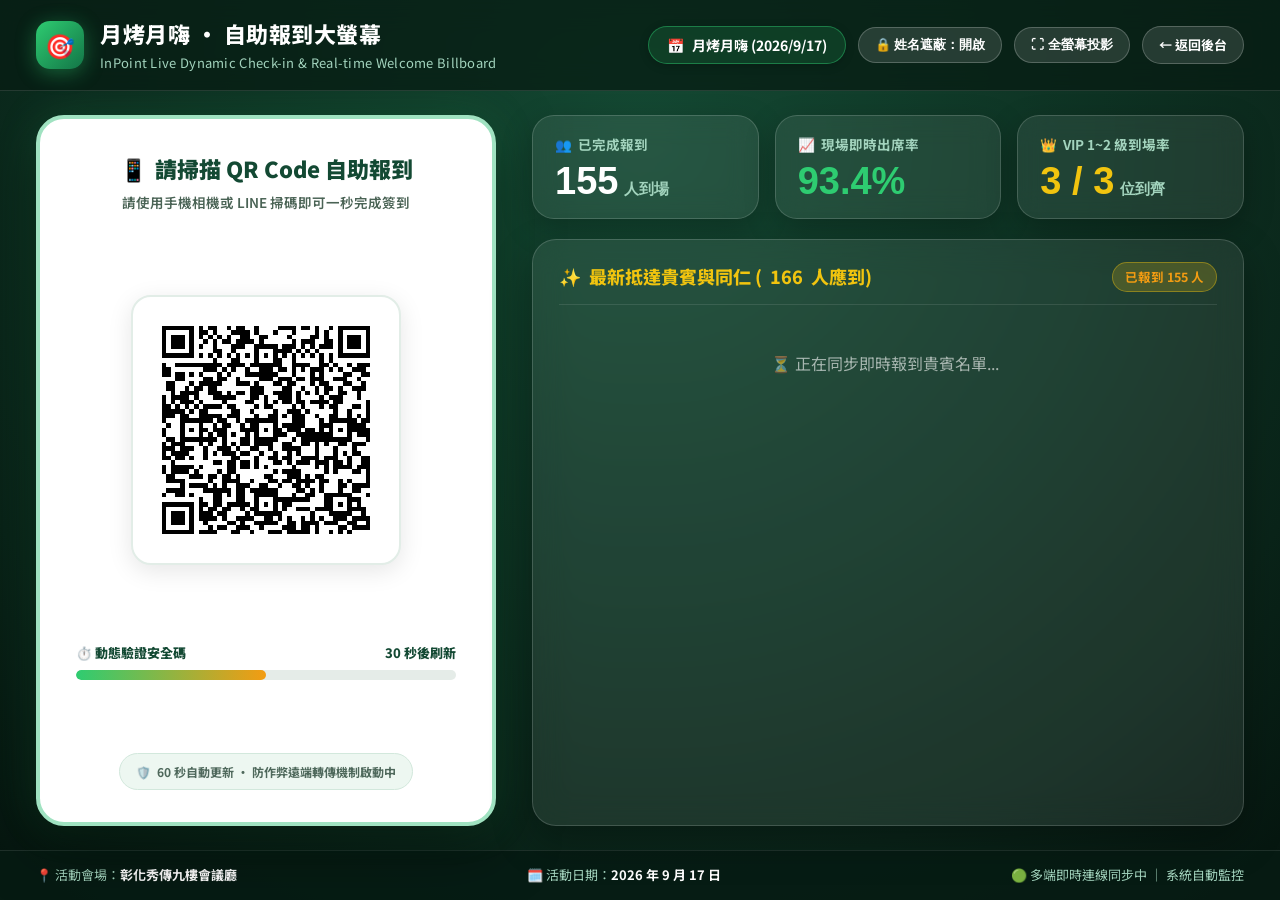
==== wwwroot/kiosk.html @ 261c6dcd "feat: 大螢幕自助報到 (kiosk.html) 與手機簽到端新增姓名遮蔽防護" ====
<!DOCTYPE html>
<html lang="zh-TW">
<head>
  <meta charset="UTF-8" />
  <meta name="viewport" content="width=device-width, initial-scale=1.0, maximum-scale=1.0, user-scalable=no" />
  <title>智慧活動 · 自助報到大螢幕 | InPoint Live Kiosk</title>
  <link rel="stylesheet" href="css/style.css?v=20261006_06" />
  <link rel="icon" href="data:image/svg+xml,<svg xmlns='http://www.w3.org/2000/svg' viewBox='0 0 100 100'><text y='.9em' font-size='90'>🎯</text></svg>" />
  <style>
    /* Kiosk Big Screen Exclusive Premium Styles */
    :root {
      --kiosk-bg: radial-gradient(circle at 50% 15%, #144933 0%, #0a2419 75%, #05140e 100%);
      --kiosk-glass: rgba(255, 255, 255, 0.08);
      --kiosk-glass-hover: rgba(255, 255, 255, 0.14);
      --kiosk-border: rgba(255, 255, 255, 0.16);
      --kiosk-gold: #F1C40F;
      --kiosk-green: #2ECC71;
      --kiosk-cyan: #1ABC9C;
    }

    body {
      background: var(--kiosk-bg);
      color: #FFFFFF;
      min-height: 100vh;
      margin: 0;
      padding: 0;
      display: flex;
      flex-direction: column;
      justify-content: space-between;
      overflow-x: hidden;
      font-family: -apple-system, BlinkMacSystemFont, "Segoe UI", Roboto, "Helvetica Neue", "PingFang TC", "Noto Sans TC", "Microsoft JhengHei", sans-serif;
      user-select: none;
    }

    /* Top Bar */
    .kiosk-header {
      padding: 16px 36px;
      display: flex;
      justify-content: space-between;
      align-items: center;
      border-bottom: 1px solid rgba(255, 255, 255, 0.12);
      backdrop-filter: blur(14px);
      background: rgba(7, 28, 19, 0.75);
      position: sticky;
      top: 0;
      z-index: 100;
    }

    .kiosk-brand {
      display: flex;
      align-items: center;
      gap: 16px;
    }

    .kiosk-logo-mark {
      width: 48px;
      height: 48px;
      background: linear-gradient(135deg, #2ECC71, #137547);
      border-radius: 14px;
      display: flex;
      align-items: center;
      justify-content: center;
      font-size: 24px;
      font-weight: 900;
      color: #fff;
      box-shadow: 0 4px 20px rgba(46, 204, 113, 0.4);
      animation: pulseGlow 3s infinite ease-in-out;
    }

    @keyframes pulseGlow {
      0%, 100% { box-shadow: 0 4px 20px rgba(46, 204, 113, 0.4); }
      50% { box-shadow: 0 4px 28px rgba(46, 204, 113, 0.7); }
    }

    .kiosk-title h1 {
      font-size: 22px;
      font-weight: 800;
      letter-spacing: 0.5px;
      color: #FFFFFF;
      margin: 0;
      display: flex;
      align-items: center;
      gap: 10px;
    }

    .kiosk-title p {
      font-size: 13px;
      color: #A3D4BE;
      margin: 2px 0 0 0;
      letter-spacing: 0.3px;
    }

    .kiosk-tools {
      display: flex;
      align-items: center;
      gap: 12px;
    }

    .kiosk-event-tag {
      background: rgba(46, 204, 113, 0.15);
      border: 1px solid rgba(46, 204, 113, 0.45);
      color: #58D68D;
      padding: 7px 18px;
      border-radius: 30px;
      font-size: 14px;
      font-weight: 700;
      display: flex;
      align-items: center;
      gap: 8px;
      box-shadow: 0 2px 10px rgba(0, 0, 0, 0.2);
      user-select: none;
    }

    .btn-kiosk-action {
      background: rgba(255, 255, 255, 0.12);
      border: 1px solid rgba(255, 255, 255, 0.22);
      color: #FFFFFF;
      padding: 8px 16px;
      border-radius: 30px;
      cursor: pointer;
      font-size: 13px;
      font-weight: 700;
      transition: all 0.2s ease;
      text-decoration: none;
      display: inline-flex;
      align-items: center;
      gap: 6px;
    }

    .btn-kiosk-action:hover {
      background: rgba(255, 255, 255, 0.25);
      border-color: rgba(255, 255, 255, 0.4);
      transform: translateY(-1px);
    }

    /* Central Big Stage */
    .kiosk-main {
      flex: 1;
      display: flex;
      align-items: stretch;
      justify-content: center;
      padding: 24px 36px;
      gap: 36px;
      max-width: 1560px;
      margin: 0 auto;
      width: 100%;
      box-sizing: border-box;
    }

    /* Left QR Showcase Card */
    .kiosk-qr-card {
      background: #FFFFFF;
      color: #1A5E42;
      border-radius: 28px;
      padding: 32px 36px;
      display: flex;
      flex-direction: column;
      align-items: center;
      justify-content: space-between;
      box-shadow: 0 20px 60px rgba(0, 0, 0, 0.5), 0 0 40px rgba(46, 204, 113, 0.2);
      position: relative;
      border: 4px solid #A0E2C1;
      max-width: 460px;
      width: 100%;
      text-align: center;
      box-sizing: border-box;
    }

    .kiosk-qr-card-header {
      margin-bottom: 12px;
    }

    .kiosk-qr-card-header h2 {
      font-size: 22px;
      font-weight: 900;
      color: #134933;
      display: flex;
      align-items: center;
      justify-content: center;
      gap: 8px;
      margin: 0;
    }

    .kiosk-qr-card-header p {
      font-size: 13.5px;
      color: #4A6355;
      margin-top: 6px;
      font-weight: 600;
    }

    /* QR Code Container */
    .kiosk-qr-viewport {
      width: 270px;
      height: 270px;
      background: #FFFFFF;
      border-radius: 20px;
      padding: 10px;
      box-shadow: 0 6px 24px rgba(0, 0, 0, 0.1);
      display: flex;
      align-items: center;
      justify-content: center;
      margin: 10px 0;
      border: 2px solid #E2EDE7;
      position: relative;
      box-sizing: border-box;
    }

    .kiosk-qr-viewport svg {
      width: 100%;
      height: 100%;
      border-radius: 12px;
      display: block;
    }

    /* 60-Second Countdown Bar */
    .kiosk-timer-wrap {
      width: 100%;
      margin-top: 8px;
    }

    .kiosk-timer-info {
      display: flex;
      justify-content: space-between;
      align-items: center;
      font-size: 13px;
      font-weight: 800;
      color: #134933;
      margin-bottom: 6px;
    }

    .kiosk-timer-bar {
      height: 10px;
      width: 100%;
      background: #E5ECE8;
      border-radius: 20px;
      overflow: hidden;
      position: relative;
    }

    .kiosk-timer-fill {
      height: 100%;
      background: linear-gradient(90deg, #2ECC71, #F39C12);
      border-radius: 20px;
      width: 100%;
      transition: width 0.9s linear;
    }

    .kiosk-security-badge {
      margin-top: 14px;
      font-size: 12px;
      font-weight: 700;
      color: #4E685B;
      display: flex;
      align-items: center;
      gap: 6px;
      background: #EDF7F1;
      padding: 8px 16px;
      border-radius: 20px;
      border: 1px solid #D2E8DC;
    }

    /* Right Live Attendance & Welcome Board */
    .kiosk-live-board {
      flex: 1;
      display: flex;
      flex-direction: column;
      gap: 20px;
      max-width: 960px;
    }

    .kiosk-stats-row {
      display: grid;
      grid-template-columns: repeat(3, 1fr);
      gap: 16px;
    }

    .kiosk-stat-card {
      background: var(--kiosk-glass);
      backdrop-filter: blur(14px);
      border: 1px solid var(--kiosk-border);
      border-radius: 22px;
      padding: 18px 22px;
      display: flex;
      flex-direction: column;
      justify-content: space-between;
      box-shadow: 0 10px 30px rgba(0, 0, 0, 0.25);
    }

    .kiosk-stat-label {
      font-size: 13.5px;
      color: #A3D4BE;
      font-weight: 700;
      display: flex;
      align-items: center;
      gap: 6px;
    }

    .kiosk-stat-val {
      font-family: -apple-system, BlinkMacSystemFont, "Segoe UI", Roboto, sans-serif;
      font-size: 38px;
      font-weight: 900;
      color: #FFFFFF;
      margin-top: 6px;
      line-height: 1;
      display: flex;
      align-items: baseline;
      gap: 6px;
    }

    .kiosk-stat-val small {
      font-size: 15px;
      color: #A3D4BE;
      font-weight: 600;
    }

    .kiosk-arrived-list-card {
      background: var(--kiosk-glass);
      backdrop-filter: blur(16px);
      border: 1px solid var(--kiosk-border);
      border-radius: 24px;
      padding: 22px 26px;
      flex: 1;
      display: flex;
      flex-direction: column;
      box-shadow: 0 16px 40px rgba(0, 0, 0, 0.3);
      min-height: 400px;
    }

    .kiosk-arrived-header {
      display: flex;
      justify-content: space-between;
      align-items: center;
      margin-bottom: 16px;
      border-bottom: 1px solid rgba(255, 255, 255, 0.1);
      padding-bottom: 12px;
    }

    .kiosk-arrived-title {
      font-size: 18px;
      font-weight: 800;
      color: #F1C40F;
      display: flex;
      align-items: center;
      gap: 8px;
    }

    .kiosk-arrived-badge-count {
      background: rgba(241, 196, 15, 0.2);
      border: 1px solid rgba(241, 196, 15, 0.4);
      color: #F39C12;
      padding: 4px 12px;
      border-radius: 20px;
      font-size: 12.5px;
      font-weight: 700;
    }

    .kiosk-arrived-scroll {
      flex: 1;
      overflow-y: auto;
      display: flex;
      flex-direction: column;
      gap: 10px;
      max-height: 440px;
      padding-right: 6px;
    }

    /* Custom scrollbar */
    .kiosk-arrived-scroll::-webkit-scrollbar {
      width: 6px;
    }
    .kiosk-arrived-scroll::-webkit-scrollbar-thumb {
      background: rgba(255, 255, 255, 0.2);
      border-radius: 10px;
    }

    .kiosk-guest-chip {
      background: rgba(255, 255, 255, 0.08);
      border: 1px solid rgba(255, 255, 255, 0.12);
      border-radius: 16px;
      padding: 12px 18px;
      display: flex;
      align-items: center;
      justify-content: space-between;
      animation: slideInArrival 0.45s cubic-bezier(0.16, 1, 0.3, 1);
      transition: transform 0.2s ease, background 0.2s ease;
    }

    .kiosk-guest-chip:hover {
      background: rgba(255, 255, 255, 0.14);
      transform: translateX(4px);
    }

    @keyframes slideInArrival {
      0% {
        opacity: 0;
        transform: translateY(-12px) scale(0.98);
      }
      100% {
        opacity: 1;
        transform: translateY(0) scale(1);
      }
    }

    .kiosk-guest-chip.is-vip1 {
      background: linear-gradient(90deg, rgba(241, 196, 15, 0.2), rgba(255, 255, 255, 0.08));
      border: 1.5px solid rgba(241, 196, 15, 0.55);
      box-shadow: 0 4px 18px rgba(241, 196, 15, 0.15);
    }

    .kiosk-guest-chip.is-vip2 {
      background: linear-gradient(90deg, rgba(230, 126, 34, 0.2), rgba(255, 255, 255, 0.08));
      border: 1.5px solid rgba(230, 126, 34, 0.5);
    }

    .kiosk-guest-chip.is-vip3 {
      background: linear-gradient(90deg, rgba(26, 188, 156, 0.2), rgba(255, 255, 255, 0.08));
      border: 1.5px solid rgba(26, 188, 156, 0.45);
    }

    .kiosk-guest-info {
      display: flex;
      align-items: center;
      gap: 12px;
      flex-wrap: wrap;
    }

    .kiosk-guest-name {
      font-size: 18px;
      font-weight: 800;
      color: #FFFFFF;
      letter-spacing: 0.5px;
    }

    .kiosk-rank-badge {
      font-size: 11.5px;
      font-weight: 800;
      padding: 3px 8px;
      border-radius: 6px;
      letter-spacing: 0.3px;
    }

    .kiosk-rank-vip1 {
      background: #F1C40F;
      color: #5D4037;
    }
    .kiosk-rank-vip2 {
      background: #E67E22;
      color: #FFFFFF;
    }
    .kiosk-rank-vip3 {
      background: #1ABC9C;
      color: #0E3A2F;
    }
    .kiosk-rank-normal {
      background: rgba(255, 255, 255, 0.2);
      color: #E0E0E0;
    }

    .kiosk-guest-org {
      font-size: 13.5px;
      color: #A3D4BE;
      font-weight: 500;
    }

    .kiosk-guest-meta {
      display: flex;
      align-items: center;
      gap: 10px;
    }

    .kiosk-table-badge {
      font-size: 12.5px;
      font-weight: 700;
      color: #2ECC71;
      background: rgba(46, 204, 113, 0.2);
      border: 1px solid rgba(46, 204, 113, 0.4);
      padding: 4px 10px;
      border-radius: 8px;
    }

    .kiosk-time-badge {
      font-size: 12px;
      color: #A3D4BE;
      background: rgba(0, 0, 0, 0.25);
      padding: 4px 8px;
      border-radius: 6px;
    }

    /* Footer */
    .kiosk-footer {
      padding: 14px 36px;
      background: rgba(7, 28, 19, 0.85);
      border-top: 1px solid rgba(255, 255, 255, 0.1);
      display: flex;
      justify-content: space-between;
      align-items: center;
      font-size: 13px;
      color: #A3D4BE;
    }

    @media (max-width: 1080px) {
      .kiosk-main {
        flex-direction: column;
        align-items: center;
        gap: 24px;
        padding: 16px;
      }
      .kiosk-qr-card {
        max-width: 100%;
      }
      .kiosk-live-board {
        max-width: 100%;
        width: 100%;
      }
      .kiosk-stats-row {
        grid-template-columns: repeat(2, 1fr);
      }
    }
  </style>
</head>
<body>

  <!-- 1. Kiosk Top Bar -->
  <header class="kiosk-header">
    <div class="kiosk-brand">
      <div class="kiosk-logo-mark">🎯</div>
      <div class="kiosk-title">
        <h1 id="kioskMainHeading">月烤月嗨 · 自助報到大螢幕</h1>
        <p id="kioskSubHeading">InPoint Live Dynamic Check-in & Real-time Welcome Billboard</p>
      </div>
    </div>

    <div class="kiosk-tools">
      <div class="kiosk-event-tag" id="kioskEventBadge" title="當前報到活動場次">
        <span>📅</span>
        <span id="kioskEventNameDisplay" style="color: #FFFFFF; font-weight: 700; font-size: 14px;">月烤月嗨 (2026/9/17)</span>
      </div>
      <button type="button" class="btn-kiosk-action btn-kiosk-mask is-masked" id="kioskMaskToggleBtn" onclick="toggleKioskNameMask()" title="姓名遮蔽切換（點擊切換開啟/關閉）">🔒 姓名遮蔽：開啟</button>
      <button type="button" class="btn-kiosk-action" onclick="toggleFullScreen()">⛶ 全螢幕投影</button>
      <a href="index.html" class="btn-kiosk-action">← 返回後台</a>
    </div>
  </header>

  <!-- 2. Central QR Code & Live Stats Area -->
  <main class="kiosk-main">
    
    <!-- Left: 60-Second Dynamic Anti-Cheat QR Code -->
    <div class="kiosk-qr-card">
      <div class="kiosk-qr-card-header">
        <h2><span>📱</span> 請掃描 QR Code 自助報到</h2>
        <p>請使用手機相機或 LINE 掃碼即可一秒完成簽到</p>
      </div>

      <div class="kiosk-qr-viewport" id="kioskQrContainer">
        <!-- Dynamic QR SVG generated by QRCodeLib -->
        <div style="font-size: 14px; color: #888;">產生動態碼中...</div>
      </div>

      <!-- 60-Second Countdown Progress -->
      <div class="kiosk-timer-wrap">
        <div class="kiosk-timer-info">
          <span>⏱️ 動態驗證安全碼</span>
          <span id="kioskSecondsText">60 秒後刷新</span>
        </div>
        <div class="kiosk-timer-bar">
          <div class="kiosk-timer-fill" id="kioskTimerFill"></div>
        </div>
      </div>

      <div class="kiosk-security-badge">
        <span>🛡️</span> 60 秒自動更新 · 防作弊遠端轉傳機制啟動中
      </div>
    </div>

    <!-- Right: Realtime Attendance Stats & Arrived Guests -->
    <div class="kiosk-live-board">
      
      <div class="kiosk-stats-row">
        <div class="kiosk-stat-card">
          <div class="kiosk-stat-label"><span>👥</span> 已完成報到</div>
          <div class="kiosk-stat-val" id="kioskCheckedIn">155 <small>人到場</small></div>
        </div>
        <div class="kiosk-stat-card">
          <div class="kiosk-stat-label"><span>📈</span> 現場即時出席率</div>
          <div class="kiosk-stat-val" id="kioskAttendanceRate" style="color: #2ECC71;">93.4%</div>
        </div>
        <div class="kiosk-stat-card">
          <div class="kiosk-stat-label"><span>👑</span> VIP 1~2 級到場率</div>
          <div class="kiosk-stat-val" id="kioskVipRate" style="color: #F1C40F;">3 / 3 <small>位到齊</small></div>
        </div>
      </div>

      <div class="kiosk-arrived-list-card">
        <div class="kiosk-arrived-header">
          <div class="kiosk-arrived-title">
            <span>✨</span> 最新抵達貴賓與同仁 (<span id="kioskExpectedTotal">166</span> 人應到)
          </div>
          <div class="kiosk-arrived-badge-count" id="kioskArrivalsCountBadge">
            已報到 155 人
          </div>
        </div>
        <div class="kiosk-arrived-scroll" id="kioskArrivedList">
          <!-- Dynamic live guests will be loaded here -->
          <div style="color: rgba(255,255,255,0.6); text-align:center; padding: 30px;">
            ⏳ 正在同步即時報到貴賓名單...
          </div>
        </div>
      </div>

    </div>

  </main>

  <!-- 3. Kiosk Footer -->
  <footer class="kiosk-footer">
    <div>📍 活動會場：<span id="kioskLocation" style="color: #FFFFFF; font-weight: 700;">彰化秀傳九樓會議廳</span></div>
    <div>🗓️ 活動日期：<span id="kioskDate" style="color: #FFFFFF; font-weight: 700;">2026 年 9 月 17 日</span></div>
    <div>🟢 多端即時連線同步中 ｜ 系統自動監控</div>
  </footer>

  <!-- Scripts -->
  <script src="js/qrcode-lib.js?v=20261006_06"></script>
  <script src="js/audio.js?v=20261006_06"></script>
  <script>
    let currentEventId = '';
    let currentEventData = null;
    let countdownSec = 60;
    let timerInterval = null;
    let currentToken = '';
    let authToken = '';

    // Smart Base Path Resolution
    function getAppPaths() {
      let pathname = window.location.pathname;
      let base = pathname.substring(0, pathname.lastIndexOf('/') + 1);
      if (!base.endsWith('/')) base += '/';
      
      return {
        base: base,
        apiBase: base + 'api',
        selfCheckinUrl: window.location.origin + base + 'self-checkin.html'
      };
    }

    function getAuthHeaders() {
      const headers = {
        'Cache-Control': 'no-cache, no-store, must-revalidate',
        'Pragma': 'no-cache'
      };
      if (authToken) {
        headers['Authorization'] = `Bearer ${authToken}`;
        headers['X-Auth-Token'] = authToken;
      }
      return headers;
    }

    // Client-side fallback dynamic token algorithm
    function computeClientDynamicToken(eventId) {
      const windowNum = Math.floor(Date.now() / 60000);
      let str = (eventId || 'event') + '_' + windowNum;
      let hash = 0;
      for (let i = 0; i < str.length; i++) {
        hash = ((hash << 5) - hash) + str.charCodeAt(i);
        hash |= 0;
      }
      return Math.abs(hash).toString(16).padStart(8, '0') + (windowNum % 100000).toString(16);
    }

    // Render QR Code immediately
    function renderQr(checkinUrl) {
      const container = document.getElementById('kioskQrContainer');
      if (container && window.QRCodeLib) {
        window.QRCodeLib.renderSVG(checkinUrl, container, 250, '#000000');
      }
    }

    // Initialize Kiosk Screen
    async function initKiosk() {
      updateKioskMaskButton();
      const paths = getAppPaths();
      const urlParams = new URLSearchParams(window.location.search);
      
      // 1. Resolve Auth Token from Storage or Query
      authToken = urlParams.get('token') || sessionStorage.getItem('inpoint_token') || localStorage.getItem('inpoint_token') || '';
      if (urlParams.get('token')) {
        try { sessionStorage.setItem('inpoint_token', authToken); } catch(e){}
      }

      // 2. Resolve target Event ID
      currentEventId = urlParams.get('eventId') || '';

      // Immediately render first dynamic QR Code
      const nowSec = Math.floor(Date.now() / 1000);
      const initToken = computeClientDynamicToken(currentEventId || 'event_20260917_084526');
      currentToken = initToken;
      const initialCheckinUrl = `${paths.selfCheckinUrl}?eventId=${encodeURIComponent(currentEventId || 'event_20260917_084526')}&token=${encodeURIComponent(initToken)}&ts=${nowSec}`;
      renderQr(initialCheckinUrl);

      // Start 1-second Countdown loop
      startTimer();

      // 3. Load Events List
      await loadEventsList();

      // 4. Fetch dynamic QR and live arrivals
      await fetchNewDynamicQr();
      await fetchLiveStats();

      // 5. Setup Live Polling Loop (every 3s)
      setInterval(fetchLiveStats, 3000);

      // 6. Broadcast Channel for instant local tab sync
      if (typeof BroadcastChannel !== 'undefined') {
        const channel = new BroadcastChannel('sc_checkin_realtime');
        channel.onmessage = (msg) => {
          if (msg && msg.data) {
            fetchLiveStats();
          }
        };
      }
    }

    async function loadEventsList() {
      const paths = getAppPaths();
      try {
        let events = [];
        
        // Try public-list first, then fallback to events endpoint
        const res = await fetch(`${paths.apiBase}/events/public-list?t=${Date.now()}`, {
          headers: getAuthHeaders()
        });

        if (res.ok) {
          events = await res.json();
        } else {
          const res2 = await fetch(`${paths.apiBase}/events?t=${Date.now()}`, {
            headers: getAuthHeaders()
          });
          if (res2.ok) events = await res2.json();
        }

        if (events && events.length > 0) {
          // If no currentEventId or not found, pick active event or "月烤月嗨"
          if (!currentEventId) {
            const foundMoon = events.find(e => e.eventName && e.eventName.includes('月烤月嗨'));
            const active = foundMoon || events.find(e => e.isActive) || events[0];
            currentEventId = active.eventId;
          }

          const activeEv = events.find(e => e.eventId === currentEventId) || events[0];
          if (activeEv) {
            updateEventHeaderAndFooter(activeEv);
          }
        } else {
          // Fallback static single event option
          currentEventId = currentEventId || 'event_20260917_084526';
          updateEventHeaderAndFooter({
            eventId: 'event_20260917_084526',
            eventName: '月烤月嗨',
            eventDate: '2026-09-17T09:00:00',
            location: '彰化秀傳九樓會議廳'
          });
        }
      } catch (err) {
        console.warn('Load events list warning:', err);
        currentEventId = currentEventId || 'event_20260917_084526';
      }
    }

    function updateEventHeaderAndFooter(ev) {
      if (!ev) return;
      currentEventData = ev;
      
      const headEl = document.getElementById('kioskMainHeading');
      if (headEl) headEl.textContent = `${ev.eventName} · 自助報到大螢幕`;

      const badgeNameEl = document.getElementById('kioskEventNameDisplay');
      if (badgeNameEl) {
        const dateStr = ev.eventDate ? new Date(ev.eventDate).toLocaleDateString('zh-TW', { year: 'numeric', month: 'numeric', day: 'numeric' }) : '';
        badgeNameEl.textContent = dateStr ? `${ev.eventName} (${dateStr})` : ev.eventName;
      }

      const locEl = document.getElementById('kioskLocation');
      if (locEl) locEl.textContent = ev.location || '彰化秀傳九樓會議廳';

      const dateEl = document.getElementById('kioskDate');
      if (dateEl && ev.eventDate) {
        const d = new Date(ev.eventDate);
        dateEl.textContent = `${d.getFullYear()} 年 ${d.getMonth() + 1} 月 ${d.getDate()} 日`;
      }
    }

    function startTimer() {
      if (timerInterval) clearInterval(timerInterval);
      timerInterval = setInterval(() => {
        countdownSec--;
        const fill = document.getElementById('kioskTimerFill');
        const secText = document.getElementById('kioskSecondsText');
        
        if (fill) fill.style.width = `${Math.max(0, (countdownSec / 60)) * 100}%`;
        if (secText) secText.textContent = `${Math.max(0, countdownSec)} 秒後刷新`;

        if (countdownSec <= 0) {
          countdownSec = 60;
          fetchNewDynamicQr();
          fetchLiveStats();
        }
      }, 1000);
    }

    async function fetchNewDynamicQr() {
      const paths = getAppPaths();
      const eventId = currentEventId || 'event_20260917_084526';
      let token = '';
      let nowSec = Math.floor(Date.now() / 1000);
      let remaining = 60 - (nowSec % 60);
      if (remaining <= 0) remaining = 60;

      try {
        const res = await fetch(`${paths.apiBase}/events/${eventId}/dynamic-qr-token?t=${Date.now()}`);
        if (res.ok) {
          const data = await res.json();
          if (data && data.token) {
            token = data.token;
            if (data.ts) nowSec = data.ts;
            if (data.remainingSeconds) remaining = data.remainingSeconds;
          }
        }
      } catch (e) {
        console.warn('fetch dynamic token from server fallback to client:', e);
      }

      if (!token) {
        token = computeClientDynamicToken(eventId);
      }

      currentToken = token;
      countdownSec = remaining;

      const checkinUrl = `${paths.selfCheckinUrl}?eventId=${encodeURIComponent(eventId)}&token=${encodeURIComponent(token)}&ts=${nowSec}`;
      renderQr(checkinUrl);
    }

    async function fetchLiveStats() {
      const eventId = currentEventId || 'event_20260917_084526';
      const paths = getAppPaths();
      
      try {
        // Method 1: Unified Kiosk Feed endpoint
        const feedRes = await fetch(`${paths.apiBase}/events/${eventId}/kiosk-feed?t=${Date.now()}`, {
          headers: getAuthHeaders()
        });

        if (feedRes.ok) {
          const feed = await feedRes.json();
          if (feed) {
            renderKioskFeedData(feed);
            return;
          }
        }

        // Method 2: Fallback to stats & guests endpoints
        const [statsRes, guestsRes] = await Promise.all([
          fetch(`${paths.apiBase}/events/${eventId}/stats?t=${Date.now()}`, { headers: getAuthHeaders() }),
          fetch(`${paths.apiBase}/events/${eventId}/guests?t=${Date.now()}`, { headers: getAuthHeaders() })
        ]);

        let stats = null;
        let guests = null;

        if (statsRes.ok) stats = await statsRes.json();
        if (guestsRes.ok) guests = await guestsRes.json();

        if (stats) {
          renderStatsOnly(stats);
        }

        if (guests) {
          const arrived = guests.filter(g => g.isCheckedIn).sort((a, b) => {
            const timeA = a.checkedInAt ? new Date(a.checkedInAt).getTime() : 0;
            const timeB = b.checkedInAt ? new Date(b.checkedInAt).getTime() : 0;
            return timeB - timeA;
          });
          renderArrivalsList(arrived, stats ? stats.totalGuests : guests.length);
        }

      } catch (e) {
        console.warn('fetchLiveStats error:', e);
      }
    }

    function renderKioskFeedData(feed) {
      if (!feed) return;

      if (feed.stats) {
        renderStatsOnly(feed.stats);
      }

      if (feed.location && document.getElementById('kioskLocation')) {
        document.getElementById('kioskLocation').textContent = feed.location;
      }
      if (feed.eventName && document.getElementById('kioskMainHeading')) {
        document.getElementById('kioskMainHeading').textContent = `${feed.eventName} · 自助報到大螢幕`;
      }

      const arrivals = feed.recentArrivals || [];
      const total = feed.stats ? feed.stats.totalGuests : arrivals.length;
      renderArrivalsList(arrivals, total);
    }

    function renderStatsOnly(stats) {
      const checkedInEl = document.getElementById('kioskCheckedIn');
      const rateEl = document.getElementById('kioskAttendanceRate');
      const expectedEl = document.getElementById('kioskExpectedTotal');
      const countBadgeEl = document.getElementById('kioskArrivalsCountBadge');
      const vipRateEl = document.getElementById('kioskVipRate');

      if (checkedInEl) checkedInEl.innerHTML = `${stats.checkedInCount} <small>人到場</small>`;
      if (rateEl) rateEl.textContent = `${stats.attendanceRate}%`;
      if (expectedEl) expectedEl.textContent = stats.totalGuests;
      if (countBadgeEl) countBadgeEl.textContent = `已報到 ${stats.checkedInCount} 人`;

      if (vipRateEl && stats.vip1Count !== undefined) {
        const vipTotal = (stats.vip1Count || 0) + (stats.vip2Count || 0);
        const vipChecked = (stats.vip1CheckedIn || 0) + (stats.vip2CheckedIn || 0);
        vipRateEl.innerHTML = `${vipChecked} / ${vipTotal} <small>位${vipChecked >= vipTotal && vipTotal > 0 ? '到齊' : '等席'}</small>`;
      }
    }

    function renderArrivalsList(arrivedGuests, totalExpected) {
      const listCont = document.getElementById('kioskArrivedList');
      if (!listCont) return;

      if (!arrivedGuests || arrivedGuests.length === 0) {
        listCont.innerHTML = `
          <div style="color: rgba(255,255,255,0.6); text-align: center; padding: 40px 20px;">
            <div style="font-size: 32px; margin-bottom: 8px;">📲</div>
            <div style="font-size: 15px; font-weight: 700;">尚未有貴賓報到</div>
            <div style="font-size: 13px; color: #A3D4BE; margin-top: 4px;">敬請掃描左方動態 QR Code 進行現場自主報到！</div>
          </div>
        `;
        return;
      }

      listCont.innerHTML = arrivedGuests.map(g => {
        const rank = g.rankWeight !== undefined ? g.rankWeight : 4;
        let vipClass = '';
        let rankBadge = '';

        if (rank === 1) {
          vipClass = 'is-vip1';
          rankBadge = `<span class="kiosk-rank-badge kiosk-rank-vip1">👑 院長/局長 (VIP-1)</span>`;
        } else if (rank === 2) {
          vipClass = 'is-vip2';
          rankBadge = `<span class="kiosk-rank-badge kiosk-rank-vip2">⭐ 副院長/民代 (VIP-2)</span>`;
        } else if (rank === 3) {
          vipClass = 'is-vip3';
          rankBadge = `<span class="kiosk-rank-badge kiosk-rank-vip3">🎓 科部主任/教授</span>`;
        } else {
          rankBadge = `<span class="kiosk-rank-badge kiosk-rank-normal">👤 貴賓同仁</span>`;
        }

        const tableText = g.tableNo ? `🍽️ 席位：${escapeHtml(g.tableNo)}` : '🍽️ 未排桌';
        
        // Format check-in time nicely
        let timeStr = '已完成報到';
        if (g.checkedInAt) {
          const d = new Date(g.checkedInAt);
          timeStr = `⏱️ ${d.toLocaleTimeString('zh-TW', { hour: '2-digit', minute: '2-digit', second: '2-digit' })}`;
        }

        const staffText = g.checkedInBy ? `<span style="font-size:11px; opacity:0.8; margin-left:4px;">(${escapeHtml(g.checkedInBy)})</span>` : '';

        return `
          <div class="kiosk-guest-chip ${vipClass}">
            <div class="kiosk-guest-info">
              ${rankBadge}
              <div class="kiosk-guest-name">${escapeHtml(maskName(g.name))}</div>
              <div class="kiosk-guest-org">
                ${escapeHtml(g.organization || '')} ${g.title ? '· ' + escapeHtml(g.title) : ''}
              </div>
            </div>
            <div class="kiosk-guest-meta">
              <span class="kiosk-table-badge">${tableText}</span>
              <span class="kiosk-time-badge">${timeStr} ${staffText}</span>
            </div>
          </div>
        `;
      }).join('');
    }

    let isNameMasked = localStorage.getItem('inpoint_name_masked') !== 'false';

    function maskName(name) {
      if (!name || typeof name !== 'string') return name || '';
      if (!isNameMasked) return name;

      const str = name.trim();
      if (str.length <= 1) return str;
      if (str.length === 2) {
        return str[0] + '*';
      }
      if (str.length === 3) {
        return str[0] + '*' + str[2];
      }
      if (str.length === 4) {
        return str[0] + '**' + str[3];
      }
      return str[0] + '*'.repeat(str.length - 2) + str[str.length - 1];
    }

    function toggleKioskNameMask() {
      isNameMasked = !isNameMasked;
      localStorage.setItem('inpoint_name_masked', isNameMasked ? 'true' : 'false');
      updateKioskMaskButton();
      if (currentEventData && currentEventData.arrivedGuests) {
        renderArrivedGuestsStream(currentEventData.arrivedGuests);
      }
    }

    function updateKioskMaskButton() {
      const btn = document.getElementById('kioskMaskToggleBtn');
      if (!btn) return;
      if (isNameMasked) {
        btn.innerHTML = '🔒 姓名遮蔽：開啟';
        btn.classList.add('is-masked');
      } else {
        btn.innerHTML = '👁️ 顯示全名';
        btn.classList.remove('is-masked');
      }
    }

    function escapeHtml(str) {
      if (!str) return '';
      return String(str)
        .replace(/&/g, '&amp;')
        .replace(/</g, '&lt;')
        .replace(/>/g, '&gt;')
        .replace(/"/g, '&quot;')
        .replace(/'/g, '&#039;');
    }

    function toggleFullScreen() {
      if (!document.fullscreenElement) {
        document.documentElement.requestFullscreen().catch(err => {
          alert(`無法進入全螢幕模式: ${err.message}`);
        });
      } else {
        if (document.exitFullscreen) {
          document.exitFullscreen();
        }
      }
    }

    window.addEventListener('DOMContentLoaded', initKiosk);
  </script>
</body>
</html>
---- wwwroot/css/style.css ----
/* ==========================================================================
   智慧活動報到與主持人即時戰情系統 (InPoint Check-in & Host Dashboard)
   Design Language: Japanese Minimalist Design (日系簡約、溫潤和紙白、森綠青翠)
   ========================================================================== */

@import url('https://fonts.googleapis.com/css2?family=Noto+Sans+TC:wght@300;400;500;600;700;900&family=Outfit:wght@400;500;600;700;800&display=swap');

:root {
  /* Brand Palette */
  --primary-forest: #1A5E42;
  --primary-forest-hover: #144933;
  --primary-light: #2D7A58;
  --primary-mint: #E8F4EC;
  --primary-subtle: #F0F7F3;

  /* Neutrals & Surfaces */
  --bg-washi: #F9FAF8;
  --bg-surface: #FFFFFF;
  --bg-card-muted: #F3F6F4;
  --border-light: #E2E8E4;
  --border-focus: #1A5E42;

  /* Typography */
  --text-charcoal: #2B302D;
  --text-muted: #626D66;
  --text-subtle: #8E9992;
  --text-inverse: #FFFFFF;

  /* Accents & VIP */
  --vip-gold: #C89B3C;
  --vip-gold-dark: #9E7420;
  --vip-gold-bg: #FCF8EE;
  --vip-gold-border: #EEDBA8;

  /* Warnings & Alerts */
  --alert-red: #D9534F;
  --alert-red-hover: #C0392B;
  --alert-red-bg: #FDF2F2;
  --alert-red-border: #F5C6CB;

  --info-blue: #2B7A9E;
  --info-blue-bg: #F0F7FA;

  /* Elevations & Shadows */
  --shadow-sm: 0 1px 3px rgba(26, 94, 66, 0.05);
  --shadow-md: 0 4px 14px rgba(26, 94, 66, 0.08);
  --shadow-lg: 0 10px 30px rgba(26, 94, 66, 0.12);
  --shadow-vip: 0 6px 20px rgba(200, 155, 60, 0.2);

  /* Geometry */
  --radius-sm: 8px;
  --radius-md: 14px;
  --radius-lg: 20px;
  --radius-pill: 9999px;

  --font-base: 'Noto Sans TC', -apple-system, BlinkMacSystemFont, 'Segoe UI', Roboto, sans-serif;
  --font-numeric: 'Outfit', 'Noto Sans TC', sans-serif;
  --transition-fast: 0.18s cubic-bezier(0.4, 0, 0.2, 1);
  --transition-smooth: 0.3s cubic-bezier(0.16, 1, 0.3, 1);
}

/* Reset & Base */
*,
*::before,
*::after {
  box-sizing: border-box;
  margin: 0;
  padding: 0;
}

body {
  font-family: var(--font-base);
  background-color: var(--bg-washi);
  color: var(--text-charcoal);
  line-height: 1.6;
  min-height: 100vh;
  -webkit-font-smoothing: antialiased;
  -moz-osx-font-smoothing: grayscale;
  display: flex;
  flex-direction: column;
}

/* Top Navigation Bar */
.app-header {
  position: sticky;
  top: 0;
  z-index: 100;
  background: rgba(255, 255, 255, 0.96);
  backdrop-filter: blur(14px);
  -webkit-backdrop-filter: blur(14px);
  border-bottom: 1px solid var(--border-light);
  box-shadow: var(--shadow-sm);
}

.header-inner {
  max-width: 1440px;
  margin: 0 auto;
  padding: 12px 24px;
  display: flex;
  flex-direction: column;
  gap: 12px;
}

.header-top-row {
  display: flex;
  align-items: center;
  justify-content: space-between;
  gap: 16px;
  width: 100%;
}

.header-controls-row {
  display: flex;
  align-items: center;
  justify-content: flex-start;
  gap: 10px;
  width: 100%;
  flex-wrap: wrap;
}

.header-divider-dot {
  width: 1.5px;
  height: 24px;
  background: #CBD5E1;
  margin: 0 4px;
  flex-shrink: 0;
}

.brand-section {
  display: flex;
  align-items: center;
  gap: 12px;
  text-decoration: none;
  color: inherit;
}

.brand-logo-mark {
  width: 40px;
  height: 40px;
  background: linear-gradient(135deg, var(--primary-forest), var(--primary-light));
  border-radius: var(--radius-md);
  display: flex;
  align-items: center;
  justify-content: center;
  color: #fff;
  font-weight: 900;
  font-size: 20px;
  box-shadow: 0 3px 8px rgba(26, 94, 66, 0.25);
  flex-shrink: 0;
}

.brand-text h1 {
  font-size: 16px;
  font-weight: 700;
  color: var(--primary-forest);
  letter-spacing: 0.5px;
  display: flex;
  align-items: center;
  gap: 8px;
  line-height: 1.2;
}

.brand-text .brand-sub {
  font-size: 11px;
  color: var(--text-muted);
  font-weight: 400;
}

/* Event Selector & Action Buttons Row */
.header-event-row {
  display: flex;
  align-items: center;
  gap: 10px;
  flex-shrink: 0;
  flex-wrap: wrap;
}

.event-selector-wrap {
  display: flex;
  align-items: center;
  gap: 6px;
  background: #F8FAFC;
  padding: 5px 14px;
  border-radius: var(--radius-pill);
  border: 1.5px solid #E2E8F0;
  box-shadow: 0 1px 3px rgba(0, 0, 0, 0.04);
  transition: all var(--transition-fast);
  flex-shrink: 0;
}

.event-selector-wrap:hover {
  border-color: var(--primary-forest);
  background: #FFFFFF;
  box-shadow: 0 2px 8px rgba(26, 94, 66, 0.12);
}

.event-selector-wrap select {
  background: transparent;
  border: none;
  font-family: var(--font-base);
  font-size: 13px;
  font-weight: 700;
  color: #1E293B;
  cursor: pointer;
  outline: none;
  max-width: 220px;
}

.header-action-buttons {
  display: flex;
  align-items: center;
  gap: 6px;
  flex-shrink: 0;
  flex-wrap: wrap;
}

/* 1. 建立新活動按鈕 (Create Event Button) */
.btn-create-event {
  background: linear-gradient(135deg, #1A5E42 0%, #27AE60 100%);
  color: #FFFFFF;
  font-weight: 700;
  font-size: 12.5px;
  padding: 6px 16px;
  border-radius: var(--radius-pill);
  border: 1px solid rgba(255, 255, 255, 0.2);
  box-shadow: 0 3px 10px rgba(26, 94, 66, 0.25);
  display: inline-flex;
  align-items: center;
  gap: 5px;
  cursor: pointer;
  transition: all var(--transition-fast);
  white-space: nowrap;
}

.btn-create-event:hover {
  transform: translateY(-2px);
  box-shadow: 0 6px 20px rgba(26, 94, 66, 0.38);
  filter: brightness(1.06);
  background: linear-gradient(135deg, #144933 0%, #2ECC71 100%);
}

.btn-create-event:active {
  transform: translateY(0);
  box-shadow: 0 2px 6px rgba(26, 94, 66, 0.2);
}

/* 2. 範本複製按鈕 (Clone Template Button) */
.btn-clone-event {
  background: linear-gradient(135deg, #FFFBEB 0%, #FEF3C7 100%);
  border: 1.5px solid #F59E0B;
  color: #B45309;
  font-weight: 700;
  font-size: 12.5px;
  padding: 6px 14px;
  border-radius: var(--radius-pill);
  box-shadow: 0 2px 6px rgba(245, 158, 11, 0.12);
  display: inline-flex;
  align-items: center;
  gap: 5px;
  cursor: pointer;
  transition: all var(--transition-fast);
  white-space: nowrap;
}

.btn-clone-event:hover {
  background: linear-gradient(135deg, #FEF3C7 0%, #FDE68A 100%);
  border-color: #D97706;
  color: #92400E;
  transform: translateY(-2px);
  box-shadow: 0 6px 18px rgba(245, 158, 11, 0.28);
}

.btn-clone-event:active {
  transform: translateY(0);
}

/* 3. 大螢幕動態 QR 投影按鈕 (Kiosk Big Screen Button) */
.btn-kiosk-screen {
  background: linear-gradient(135deg, #065F46 0%, #059669 100%);
  color: #FFFFFF;
  font-weight: 700;
  font-size: 12.5px;
  padding: 6px 14px;
  border-radius: var(--radius-pill);
  border: 1px solid rgba(255, 255, 255, 0.18);
  box-shadow: 0 3px 10px rgba(6, 95, 70, 0.25);
  display: inline-flex;
  align-items: center;
  gap: 5px;
  cursor: pointer;
  transition: all var(--transition-fast);
  white-space: nowrap;
}

.btn-kiosk-screen:hover {
  transform: translateY(-2px);
  box-shadow: 0 6px 20px rgba(6, 95, 70, 0.38);
  filter: brightness(1.08);
  background: linear-gradient(135deg, #047857 0%, #10B981 100%);
}

.btn-kiosk-screen:active {
  transform: translateY(0);
}

/* Live Pulse Beacon */
.live-beacon {
  display: inline-flex;
  align-items: center;
  gap: 6px;
  font-size: 12px;
  font-weight: 700;
  color: var(--primary-forest);
  background: #E8F5E9;
  border: 1px solid #C8E6C9;
  padding: 5px 12px;
  border-radius: var(--radius-pill);
  white-space: nowrap;
  flex-shrink: 0;
  box-shadow: 0 1px 3px rgba(0, 0, 0, 0.04);
}

.beacon-dot {
  width: 8px;
  height: 8px;
  background-color: #2ECC71;
  border-radius: 50%;
  position: relative;
  flex-shrink: 0;
}

.beacon-dot::after {
  content: '';
  position: absolute;
  top: -3px;
  left: -3px;
  width: 14px;
  height: 14px;
  border-radius: 50%;
  background-color: rgba(46, 204, 113, 0.4);
  animation: pulse-ring 2s infinite ease-out;
}

@keyframes pulse-ring {
  0% {
    transform: scale(0.6);
    opacity: 1;
  }

  100% {
    transform: scale(1.8);
    opacity: 0;
  }
}

/* Role Navigation Tabs */
.nav-tabs {
  display: flex;
  align-items: center;
  gap: 4px;
  background: #F1F5F9;
  padding: 3px 5px;
  border-radius: var(--radius-pill);
  border: 1px solid #E2E8F0;
  overflow-x: auto;
  -webkit-overflow-scrolling: touch;
  scrollbar-width: none;
  flex-shrink: 0;
}

.nav-tabs::-webkit-scrollbar {
  display: none;
}

.nav-tab-btn {
  display: inline-flex;
  align-items: center;
  gap: 5px;
  padding: 5px 13px;
  border: none;
  background: transparent;
  color: #64748B;
  font-family: var(--font-base);
  font-size: 12.5px;
  font-weight: 700;
  border-radius: var(--radius-pill);
  cursor: pointer;
  transition: all var(--transition-fast);
  white-space: nowrap;
  flex-shrink: 0;
}

.nav-tab-btn:hover {
  color: var(--primary-forest);
  background: #FFFFFF;
  box-shadow: 0 1px 4px rgba(0, 0, 0, 0.04);
}

.nav-tab-btn.active {
  background: var(--primary-forest) !important;
  color: #FFFFFF !important;
  font-weight: 800;
  box-shadow: 0 3px 10px rgba(26, 94, 66, 0.28) !important;
}

.nav-tab-btn.nav-tab-members {
  background: #EDE9FE;
  color: #6D28D9;
  border: 1px solid #DDD6FE;
}

.nav-tab-btn.nav-tab-members:hover {
  background: #DDD6FE;
  color: #5B21B6;
}

.nav-tab-btn.nav-tab-members.active {
  background: linear-gradient(135deg, #6D28D9 0%, #8B5CF6 100%) !important;
  color: #FFFFFF !important;
  border-color: transparent !important;
  box-shadow: 0 3px 12px rgba(109, 40, 217, 0.35) !important;
}

.nav-tab-btn .badge-pill {
  font-size: 11px;
  padding: 2px 7px;
  border-radius: var(--radius-pill);
  background: rgba(255, 255, 255, 0.25);
  font-family: var(--font-numeric);
}

.header-tools {
  display: flex;
  align-items: center;
  gap: 10px;
}

.btn-icon {
  width: 36px;
  height: 36px;
  border-radius: 50%;
  border: 1.5px solid #E2E8F0;
  background: #FFFFFF;
  color: #64748B;
  display: inline-flex;
  align-items: center;
  justify-content: center;
  cursor: pointer;
  font-size: 16px;
  transition: all var(--transition-fast);
  flex-shrink: 0;
  box-shadow: 0 1px 3px rgba(0, 0, 0, 0.04);
}

.btn-icon:hover {
  color: var(--primary-forest);
  border-color: var(--primary-forest);
  background: #F0FDF4;
  transform: translateY(-1.5px);
  box-shadow: 0 4px 10px rgba(26, 94, 66, 0.15);
}

/* Main Container */
.main-content {
  flex: 1;
  max-width: 1440px;
  width: 100%;
  margin: 0 auto;
  padding: 24px;
}

/* View Sections (Tab Switch) */
.tab-view {
  display: none;
  animation: fadeIn 0.25s ease-in-out;
}

.tab-view.active {
  display: block;
}

@keyframes fadeIn {
  from {
    opacity: 0;
    transform: translateY(6px);
  }

  to {
    opacity: 1;
    transform: translateY(0);
  }
}

/* ==========================================================================
   METRICS & STATS BAR (Realtime Analytics)
   ========================================================================== */
.stats-grid {
  display: grid;
  grid-template-columns: repeat(4, 1fr);
  gap: 16px;
  margin-bottom: 22px;
}

@media (max-width: 1080px) {
  .stats-grid {
    grid-template-columns: repeat(2, 1fr);
  }
}

@media (max-width: 600px) {
  .stats-grid {
    grid-template-columns: 1fr;
  }
}

.stat-card {
  background: #FFFFFF;
  border-radius: 18px;
  padding: 18px 22px;
  border: 1px solid #E2E8F0;
  box-shadow: var(--shadow-sm);
  display: flex;
  flex-direction: column;
  justify-content: space-between;
  min-height: 125px;
  position: relative;
  overflow: hidden;
  transition: all var(--transition-fast);
}

.stat-card:hover {
  transform: translateY(-2px);
  box-shadow: var(--shadow-md);
}

.stat-card::before {
  content: '';
  position: absolute;
  top: 0;
  left: 0;
  width: 4.5px;
  height: 100%;
  background: var(--primary-forest);
}

.stat-card.vip-card::before {
  background: var(--vip-gold);
}

.stat-card.alert-card::before {
  background: #E67E22;
}

.stat-header {
  display: flex;
  align-items: center;
  justify-content: space-between;
  margin-bottom: 8px;
}

.stat-title {
  font-size: 13px;
  font-weight: 600;
  color: var(--text-muted);
}

.stat-icon-wrap {
  width: 32px;
  height: 32px;
  border-radius: 8px;
  background: var(--primary-subtle);
  color: var(--primary-forest);
  display: flex;
  align-items: center;
  justify-content: center;
  font-size: 16px;
}

.stat-icon-wrap.icon-purple {
  background: #EDE9FE;
  color: #6D28D9;
}

.stat-icon-wrap.icon-green {
  background: #D1FAE5;
  color: #059669;
}

.stat-icon-wrap.icon-blue {
  background: #EFF6FF;
  color: #2563EB;
}

.stat-icon-wrap.icon-gold {
  background: #FEF3C7;
  color: #D97706;
}

.vip-card .stat-icon-wrap {
  background: #FEF3C7;
  color: #D97706;
}

.stat-number {
  font-family: var(--font-numeric);
  font-size: 32px;
  font-weight: 800;
  color: var(--text-charcoal);
  line-height: 1.1;
  display: flex;
  align-items: baseline;
  gap: 6px;
}

.stat-number .unit {
  font-size: 14px;
  font-weight: 500;
  color: var(--text-muted);
}

.stat-meta {
  margin-top: 10px;
  font-size: 12px;
  color: var(--text-subtle);
  display: flex;
  align-items: center;
  justify-content: space-between;
}

/* Progress bar inside stats */
.stat-progress-bar {
  height: 6px;
  background: var(--bg-card-muted);
  border-radius: var(--radius-pill);
  overflow: hidden;
  margin-top: 8px;
}

.stat-progress-fill {
  height: 100%;
  background: #10B981;
  border-radius: var(--radius-pill);
  transition: width 0.6s cubic-bezier(0.16, 1, 0.3, 1);
}

.stat-progress-fill.stat-progress-gold,
.vip-card .stat-progress-fill {
  background: #F59E0B;
}

/* ==========================================================================
   VIEW 1: STAFF CHECK-IN OPERATION HUB (Original Layout & Grid)
   ========================================================================== */
.staff-toolbar {
  background: #FFFFFF;
  border-radius: 16px;
  padding: 12px 18px;
  border: 1px solid var(--border-light);
  box-shadow: var(--shadow-sm);
  display: flex;
  align-items: center;
  justify-content: space-between;
  gap: 12px;
  margin-bottom: 20px;
  flex-wrap: wrap;
}

.search-input-wrap {
  position: relative;
  flex: 1;
  min-width: 320px;
  display: flex;
  align-items: center;
  background: #F8FAFC;
  border: 1.5px solid #CBD5E1;
  border-radius: var(--radius-pill);
  box-shadow: 0 1px 3px rgba(0, 0, 0, 0.04);
  transition: all var(--transition-fast);
  padding: 3px 6px 3px 8px;
}

.search-input-wrap:hover {
  border-color: var(--primary-forest);
  background: #FFFFFF;
}

.search-input-wrap:focus-within {
  background: #FFFFFF;
  border-color: var(--primary-forest);
  box-shadow: 0 0 0 4px rgba(26, 94, 66, 0.14), 0 2px 8px rgba(0, 0, 0, 0.06);
}

.search-icon-badge {
  width: 28px;
  height: 28px;
  background: #E0F2FE;
  color: #0284C7;
  border-radius: 50%;
  display: flex;
  align-items: center;
  justify-content: center;
  font-size: 13px;
  flex-shrink: 0;
  margin-right: 6px;
  transition: all var(--transition-fast);
}

.search-input {
  flex: 1;
  width: 100%;
  padding: 6px 4px;
  border: none;
  background: transparent;
  font-family: var(--font-base);
  font-size: 13px;
  font-weight: 500;
  color: var(--text-charcoal);
  outline: none;
}

.search-input::placeholder {
  color: #94A3B8;
  font-weight: 400;
  font-size: 13px;
}

.search-action-hints {
  display: flex;
  align-items: center;
  gap: 6px;
  padding-right: 4px;
}

.search-clear-btn {
  width: 22px;
  height: 22px;
  border-radius: 50%;
  border: none;
  background: #E2E8F0;
  color: var(--text-muted);
  display: none;
  align-items: center;
  justify-content: center;
  font-size: 11px;
  font-weight: 700;
  cursor: pointer;
  transition: all var(--transition-fast);
}

.search-clear-btn:hover {
  background: var(--alert-red);
  color: #fff;
}

.search-clear-btn.show {
  display: flex;
}

.search-mode-tag {
  font-size: 11px;
  font-weight: 700;
  padding: 3px 9px;
  border-radius: var(--radius-pill);
  background: #DCFCE7;
  color: #15803D;
  white-space: nowrap;
  letter-spacing: 0.2px;
  border: 1px solid #BBF7D0;
}

.filter-chips-group {
  display: flex;
  align-items: center;
  gap: 8px;
  flex-wrap: wrap;
}

.filter-chip {
  padding: 7px 16px;
  border-radius: var(--radius-pill);
  border: 1px solid #E5E7EB;
  background: #FFFFFF;
  color: #4B5563;
  font-family: var(--font-base);
  font-size: 13px;
  font-weight: 600;
  cursor: pointer;
  transition: all var(--transition-fast);
  display: inline-flex;
  align-items: center;
  gap: 6px;
  white-space: nowrap;
}

.filter-chip:hover {
  border-color: var(--primary-forest);
  color: var(--primary-forest);
}

.filter-chip.active {
  background: var(--primary-forest);
  color: #fff;
  border-color: var(--primary-forest);
  box-shadow: 0 2px 8px rgba(26, 94, 66, 0.25);
}

.filter-chip.vip-chip {
  border-color: #FDE68A;
  color: #B45309;
}

.filter-chip.vip-chip.active {
  background: #D97706;
  border-color: #D97706;
  color: #FFFFFF;
}

.toolbar-actions-group {
  display: flex;
  align-items: center;
  gap: 8px;
  flex-wrap: wrap;
}

/* 4. 一鍵匯入 Excel 按鈕 (Excel Import Button) */
.btn-excel-import {
  background: linear-gradient(135deg, #F0FDF4 0%, #DCFCE7 100%);
  border: 1.5px solid #86EFAC;
  color: #166534;
  font-weight: 700;
  font-size: 13px;
  padding: 8px 18px;
  border-radius: var(--radius-pill);
  cursor: pointer;
  display: inline-flex;
  align-items: center;
  gap: 6px;
  box-shadow: 0 2px 8px rgba(34, 197, 94, 0.12);
  transition: all var(--transition-fast);
  white-space: nowrap;
}

.btn-excel-import:hover {
  background: linear-gradient(135deg, #DCFCE7 0%, #BBF7D0 100%);
  border-color: #4ADE80;
  color: #14532D;
  transform: translateY(-2px);
  box-shadow: 0 6px 16px rgba(34, 197, 94, 0.22);
}

.btn-excel-import:active {
  transform: translateY(0);
}

/* 5. 現場新增貴賓按鈕 (Add Guest Button) */
.btn-add-guest {
  background: linear-gradient(135deg, #1A5E42 0%, #2E7D32 100%);
  color: #FFFFFF;
  font-weight: 700;
  font-size: 13px;
  padding: 8px 18px;
  border-radius: var(--radius-pill);
  border: 1px solid rgba(255, 255, 255, 0.2);
  cursor: pointer;
  display: inline-flex;
  align-items: center;
  gap: 6px;
  box-shadow: 0 4px 14px rgba(26, 94, 66, 0.28);
  transition: all var(--transition-fast);
  white-space: nowrap;
}

.btn-add-guest:hover {
  background: linear-gradient(135deg, #144933 0%, #27AE60 100%);
  transform: translateY(-2px);
  box-shadow: 0 6px 20px rgba(26, 94, 66, 0.38);
  filter: brightness(1.06);
}

.btn-add-guest:active {
  transform: translateY(0);
}

/* 6. 相機掃描 QR 按鈕 (Scanner Button) */
.btn-scanner-icon {
  background: #F8FAFC;
  border: 1.5px solid #E2E8F0;
  color: #334155;
  font-weight: 600;
  font-size: 13px;
  padding: 8px 16px;
  border-radius: var(--radius-pill);
  cursor: pointer;
  display: inline-flex;
  align-items: center;
  gap: 6px;
  box-shadow: 0 1px 3px rgba(0, 0, 0, 0.04);
  transition: all var(--transition-fast);
  white-space: nowrap;
}

.btn-scanner-icon:hover {
  background: #EEF2F6;
  border-color: #CBD5E1;
  color: #0F172A;
  transform: translateY(-2px);
  box-shadow: 0 4px 12px rgba(0, 0, 0, 0.08);
}

.btn-scanner-icon:active {
  transform: translateY(0);
}

/* ==========================================================================
   GUEST CARDS GRID (4-COLUMN CARD GRID RESTORATION)
   ========================================================================== */
.guest-cards-grid {
  display: grid;
  grid-template-columns: repeat(4, 1fr);
  gap: 16px;
}

@media (max-width: 1366px) {
  .guest-cards-grid {
    grid-template-columns: repeat(3, 1fr);
  }
}

@media (max-width: 1024px) {
  .guest-cards-grid {
    grid-template-columns: repeat(2, 1fr);
  }
}

@media (max-width: 640px) {
  .guest-cards-grid {
    grid-template-columns: 1fr;
  }
}

.guest-card {
  background: #FFFFFF;
  border-radius: 16px;
  border: 1.5px solid #E2E8F0;
  padding: 16px 18px;
  box-shadow: 0 2px 6px rgba(0, 0, 0, 0.03);
  display: flex;
  flex-direction: column;
  justify-content: space-between;
  gap: 10px;
  transition: all var(--transition-smooth);
  position: relative;
  overflow: hidden;
}

.guest-card:hover {
  border-color: #94A3B8;
  box-shadow: 0 10px 25px -5px rgba(0, 0, 0, 0.07), 0 8px 10px -6px rgba(0, 0, 0, 0.02);
  transform: translateY(-3px);
}

.guest-card.is-checked-in {
  border-color: #A7F3D0;
  background: linear-gradient(180deg, #FFFFFF 0%, #FAFCFA 100%);
}

.guest-card-header {
  display: flex;
  align-items: flex-start;
  justify-content: space-between;
  gap: 8px;
}

.guest-name-badge-group {
  display: flex;
  align-items: center;
  gap: 8px;
  flex-wrap: wrap;
}

.guest-name {
  font-size: 18px;
  font-weight: 800;
  color: #111827;
  letter-spacing: 0.3px;
}

/* Rank Badges */
.rank-badge {
  display: inline-flex;
  align-items: center;
  gap: 3px;
  padding: 2px 7px;
  border-radius: 6px;
  font-size: 11px;
  font-weight: 700;
  white-space: nowrap;
}

.rank-vip-1 {
  background: #FEF3C7;
  color: #B45309;
  border: 1px solid #FDE68A;
}

.rank-vip-2 {
  background: #FFEDD5;
  color: #C2410C;
  border: 1px solid #FED7AA;
}

.rank-vip-3 {
  background: #E0F2FE;
  color: #0369A1;
  border: 1px solid #BAE6FD;
}

.rank-general {
  background: #F3F4F6;
  color: #4B5563;
  border: 1px solid #E5E7EB;
}

/* Table Badges */
.table-badge {
  display: inline-flex;
  align-items: center;
  gap: 4px;
  padding: 3px 9px;
  border-radius: 6px;
  font-size: 11px;
  font-weight: 700;
  white-space: nowrap;
}

.table-assigned {
  background: #EDE9FE;
  color: #6D28D9;
}

.table-unassigned {
  background: #F3F4F6;
  color: #6B7280;
}

.guest-org-title {
  font-size: 13px;
  color: #4B5563;
  font-weight: 500;
  line-height: 1.4;
}

.guest-contact-pill {
  font-size: 11px;
  color: #4B5563;
  background: #F8FAFC;
  border: 1px solid #E2E8F0;
  padding: 3px 8px;
  border-radius: 6px;
  display: inline-flex;
  align-items: center;
  gap: 4px;
  width: fit-content;
}

.guest-meta-row {
  display: flex;
  align-items: center;
  justify-content: space-between;
  gap: 8px;
  font-size: 11px;
  margin-top: 4px;
}

.guest-code {
  color: #9CA3AF;
  font-family: monospace;
}

.checkin-time-text {
  color: #059669;
  font-weight: 600;
}

.checkin-pending-text {
  color: #9CA3AF;
}

.guest-card-actions {
  display: flex;
  align-items: center;
  gap: 8px;
  margin-top: 6px;
}

/* 7. 報到切換按鈕 (Check-in Toggle Capsule Button) */
.btn-checkin-toggle {
  flex: 1;
  padding: 10px 14px;
  border-radius: var(--radius-pill);
  font-size: 13px;
  font-weight: 700;
  text-align: center;
  cursor: pointer;
  transition: all var(--transition-smooth);
  display: inline-flex;
  align-items: center;
  justify-content: center;
  gap: 6px;
  border: none;
  letter-spacing: 0.2px;
  user-select: none;
}

.btn-checkin-toggle.is-checked {
  background: linear-gradient(135deg, #ECFDF5 0%, #D1FAE5 100%);
  border: 1.5px solid #6EE7B7;
  color: #047857;
  box-shadow: 0 2px 6px rgba(16, 185, 129, 0.1);
}

.btn-checkin-toggle.is-checked:hover {
  background: linear-gradient(135deg, #D1FAE5 0%, #A7F3D0 100%);
  border-color: #34D399;
  color: #064E3B;
  transform: translateY(-2px);
  box-shadow: 0 4px 14px rgba(16, 185, 129, 0.22);
}

.btn-checkin-toggle.is-checked:active {
  transform: translateY(0);
}

.btn-checkin-toggle.is-pending {
  background: #FFFFFF;
  border: 1.5px solid #1A5E42;
  color: #1A5E42;
  box-shadow: 0 2px 6px rgba(26, 94, 66, 0.08);
}

.btn-checkin-toggle.is-pending:hover {
  background: linear-gradient(135deg, #1A5E42 0%, #27AE60 100%);
  color: #FFFFFF;
  border-color: transparent;
  transform: translateY(-2px);
  box-shadow: 0 6px 16px rgba(26, 94, 66, 0.3);
}

.btn-checkin-toggle.is-pending:active {
  transform: translateY(0);
}

/* 8. 貴賓刪除圓形按鈕 (Guest Delete Circle Button) */
.btn-card-delete {
  width: 38px;
  height: 38px;
  border-radius: 50%;
  border: 1.5px solid #E2E8F0;
  background: #F8FAFC;
  color: #94A3B8;
  display: flex;
  align-items: center;
  justify-content: center;
  font-size: 14px;
  cursor: pointer;
  flex-shrink: 0;
  transition: all var(--transition-fast);
}

.btn-card-delete:hover {
  background: #FEE2E2;
  border-color: #FCA5A5;
  color: #EF4444;
  transform: scale(1.1) rotate(5deg);
  box-shadow: 0 4px 12px rgba(239, 68, 68, 0.2);
}

.btn-card-delete:active {
  transform: scale(0.95);
  color: var(--alert-red);
  border-color: var(--alert-red);
  background: var(--alert-red-bg);
}

/* ==========================================================================
   VIEW 2: HOST LIVE DASHBOARD (主持人即時戰情看板)
   ========================================================================== */
.host-dashboard-header {
  background: linear-gradient(135deg, #113E2B, #1A5E42);
  border-radius: var(--radius-lg);
  padding: 24px 30px;
  color: #fff;
  box-shadow: var(--shadow-lg);
  margin-bottom: 24px;
  position: relative;
  overflow: hidden;
}

.host-dashboard-header::after {
  content: '';
  position: absolute;
  right: -50px;
  bottom: -50px;
  width: 250px;
  height: 250px;
  background: radial-gradient(circle, rgba(200, 155, 60, 0.15), transparent 70%);
  pointer-events: none;
}

.host-header-top {
  display: flex;
  align-items: center;
  justify-content: space-between;
  flex-wrap: wrap;
  gap: 16px;
  margin-bottom: 20px;
}

.host-title-group h2 {
  font-size: 24px;
  font-weight: 800;
  letter-spacing: 0.5px;
  display: flex;
  align-items: center;
  gap: 10px;
}

.host-title-group p {
  font-size: 13px;
  opacity: 0.85;
  margin-top: 4px;
}

.host-live-counter-grid {
  display: grid;
  grid-template-columns: repeat(auto-fit, minmax(180px, 1fr));
  gap: 16px;
}

.host-stat-box {
  background: rgba(255, 255, 255, 0.1);
  backdrop-filter: blur(8px);
  border: 1px solid rgba(255, 255, 255, 0.15);
  border-radius: var(--radius-md);
  padding: 14px 18px;
}

.host-stat-box .box-label {
  font-size: 12px;
  font-weight: 500;
  opacity: 0.8;
}

.host-stat-box .box-value {
  font-family: var(--font-numeric);
  font-size: 30px;
  font-weight: 800;
  margin-top: 4px;
  display: flex;
  align-items: baseline;
  gap: 4px;
}

.host-stat-box .box-value .box-unit {
  font-size: 13px;
  opacity: 0.75;
}

/* Host View Mode Switcher */
.host-view-controls {
  display: flex;
  align-items: center;
  justify-content: space-between;
  margin-bottom: 20px;
  gap: 16px;
  flex-wrap: wrap;
}

.view-mode-selector {
  display: flex;
  align-items: center;
  gap: 6px;
  background: var(--bg-surface);
  padding: 4px;
  border-radius: var(--radius-pill);
  border: 1px solid var(--border-light);
}

.mode-btn {
  padding: 8px 16px;
  border: none;
  background: transparent;
  font-family: var(--font-base);
  font-size: 13px;
  font-weight: 600;
  color: var(--text-muted);
  border-radius: var(--radius-pill);
  cursor: pointer;
  display: inline-flex;
  align-items: center;
  gap: 6px;
  transition: all var(--transition-fast);
}

.mode-btn.active {
  background: var(--primary-forest);
  color: #fff;
  box-shadow: 0 2px 6px rgba(26, 94, 66, 0.2);
}

/* Host Dignitary Cards */
.host-guest-list {
  display: flex;
  flex-direction: column;
  gap: 12px;
}

.host-guest-row {
  background: var(--bg-surface);
  border-radius: var(--radius-md);
  border: 1px solid var(--border-light);
  padding: 16px 22px;
  display: flex;
  align-items: center;
  justify-content: space-between;
  gap: 16px;
  box-shadow: var(--shadow-sm);
  transition: all var(--transition-smooth);
}

.host-guest-row.checked-in {
  background: #F2F8F4;
  border-color: #8ED0AF;
  box-shadow: 0 3px 10px rgba(26, 94, 66, 0.08);
}

.host-guest-row.vip-1-checked {
  background: #FCF8EE;
  border-color: #ECCB85;
  box-shadow: var(--shadow-vip);
}

.host-guest-info-main {
  display: flex;
  align-items: center;
  gap: 18px;
  flex: 1;
}

.host-rank-indicator {
  width: 40px;
  height: 40px;
  border-radius: 50%;
  display: flex;
  align-items: center;
  justify-content: center;
  font-family: var(--font-numeric);
  font-weight: 800;
  font-size: 16px;
  flex-shrink: 0;
}

.rank-ind-1 {
  background: var(--vip-gold);
  color: #fff;
  box-shadow: 0 2px 8px rgba(200, 155, 60, 0.35);
}

.rank-ind-2 {
  background: #E67E22;
  color: #fff;
}

.rank-ind-3 {
  background: var(--primary-forest);
  color: #fff;
}

.rank-ind-4 {
  background: #95A5A6;
  color: #fff;
}

.host-guest-titles {
  display: flex;
  flex-direction: column;
  gap: 2px;
}

.host-guest-name {
  font-size: 18px;
  font-weight: 700;
  color: var(--text-charcoal);
  display: flex;
  align-items: center;
  gap: 10px;
}

.host-guest-sub {
  font-size: 13px;
  color: var(--text-muted);
}

.host-status-indicator {
  display: flex;
  align-items: center;
  gap: 14px;
}

.status-pill {
  padding: 6px 14px;
  border-radius: var(--radius-pill);
  font-size: 13px;
  font-weight: 700;
  display: inline-flex;
  align-items: center;
  gap: 6px;
}

.status-pill.arrived {
  background: var(--primary-forest);
  color: #fff;
  box-shadow: 0 2px 6px rgba(26, 94, 66, 0.25);
}

.status-pill.arrived-vip {
  background: linear-gradient(135deg, var(--vip-gold), #E5A823);
  color: #fff;
  box-shadow: 0 2px 8px rgba(200, 155, 60, 0.3);
}

.status-pill.pending {
  background: var(--bg-card-muted);
  color: var(--text-subtle);
  border: 1px solid var(--border-light);
}

/* 唱名確認按鈕與狀態徽章 */
.host-guest-status-side {
  display: flex;
  align-items: center;
  gap: 12px;
}

.host-announce-action {
  display: flex;
  align-items: center;
}

.btn-announce {
  padding: 6px 14px;
  border-radius: var(--radius-pill);
  font-family: var(--font-base);
  font-size: 13px;
  font-weight: 700;
  display: inline-flex;
  align-items: center;
  gap: 5px;
  cursor: pointer;
  border: 1px solid transparent;
  transition: all var(--transition-fast);
  white-space: nowrap;
}

/* 待唱名 (已到場，醒目活力橘黃提醒主持人唱名) */
.btn-announce.btn-ready-announce {
  background: linear-gradient(135deg, #FFB703, #FB8500);
  color: #FFFFFF;
  border-color: #F77F00;
  box-shadow: 0 2px 8px rgba(251, 133, 0, 0.35);
  animation: pulse-announce 2.2s infinite ease-in-out;
}

.btn-announce.btn-ready-announce:hover {
  background: linear-gradient(135deg, #FFA200, #E07A00);
  transform: translateY(-1px) scale(1.03);
  box-shadow: 0 4px 12px rgba(251, 133, 0, 0.45);
}

@keyframes pulse-announce {
  0% {
    transform: scale(1);
    box-shadow: 0 0 0 0 rgba(251, 133, 0, 0.4);
  }

  50% {
    transform: scale(1.02);
    box-shadow: 0 0 0 6px rgba(251, 133, 0, 0);
  }

  100% {
    transform: scale(1);
    box-shadow: 0 0 0 0 rgba(251, 133, 0, 0);
  }
}

/* 已唱名 (完成狀態，典雅柔綠) */
.btn-announce.btn-announced {
  background: #E8F7EE;
  color: var(--primary-forest);
  border-color: #A5D6B7;
  font-weight: 700;
}

.btn-announce.btn-announced:hover {
  background: #D5EFE0;
  border-color: #7EC296;
}

/* 未到場預備唱名 */
.btn-announce.btn-waiting-announce {
  background: var(--bg-card-muted);
  color: var(--text-muted);
  border-color: var(--border-light);
  opacity: 0.75;
}

.btn-announce.btn-waiting-announce:hover {
  opacity: 1;
  background: #EEF3F0;
  color: var(--text-charcoal);
}

.announced-badge {
  display: inline-flex;
  align-items: center;
  gap: 3px;
  padding: 2px 8px;
  border-radius: var(--radius-pill);
  font-size: 11px;
  font-weight: 700;
  background: #D1E7DD;
  color: #0F5132;
  border: 1px solid #BADBCC;
  letter-spacing: 0.2px;
}

.host-guest-row.announced {
  border-left: 4px solid #2ECC71;
}

/* Host MC Speech Prompter Box */
.mc-prompter-box {
  background: #FFFDF9;
  border: 1px solid #F1DFC0;
  border-radius: var(--radius-md);
  padding: 18px 22px;
  margin-top: 24px;
  box-shadow: var(--shadow-sm);
}

.prompter-header {
  display: flex;
  align-items: center;
  justify-content: space-between;
  margin-bottom: 10px;
}

.prompter-title {
  font-size: 15px;
  font-weight: 700;
  color: #8C6212;
  display: flex;
  align-items: center;
  gap: 8px;
}

.prompter-text {
  font-size: 14px;
  color: #4A3E2C;
  line-height: 1.7;
  white-space: pre-line;
}

/* ==========================================================================
   VIEW 3: ADMIN, EXPORT & EVENT MANAGEMENT
   ========================================================================== */
.admin-card-grid {
  display: grid;
  grid-template-columns: repeat(auto-fit, minmax(360px, 1fr));
  gap: 20px;
}

.admin-card {
  background: var(--bg-surface);
  border-radius: var(--radius-md);
  border: 1px solid var(--border-light);
  padding: 22px 24px;
  box-shadow: var(--shadow-sm);
  display: flex;
  flex-direction: column;
  gap: 16px;
}

.admin-card-title {
  font-size: 17px;
  font-weight: 700;
  color: var(--primary-forest);
  display: flex;
  align-items: center;
  gap: 10px;
}

.admin-card-desc {
  font-size: 13px;
  color: var(--text-muted);
}

/* ==========================================================================
   VIEW 4: AI SMART ASSISTANT
   ========================================================================== */
.ai-assistant-container {
  display: grid;
  grid-template-columns: 1fr 1fr;
  gap: 24px;
}

@media (max-width: 900px) {
  .ai-assistant-container {
    grid-template-columns: 1fr;
  }
}

.ai-card {
  background: var(--bg-surface);
  border-radius: var(--radius-md);
  border: 1px solid var(--border-light);
  padding: 22px 24px;
  box-shadow: var(--shadow-sm);
  display: flex;
  flex-direction: column;
  gap: 14px;
}

.ai-textarea {
  width: 100%;
  min-height: 160px;
  padding: 14px;
  border-radius: var(--radius-sm);
  border: 1px solid var(--border-light);
  font-family: var(--font-base);
  font-size: 13px;
  line-height: 1.6;
  resize: vertical;
  background: var(--bg-washi);
  outline: none;
}

.ai-textarea:focus {
  background: #fff;
  border-color: var(--primary-forest);
  box-shadow: 0 0 0 3px rgba(26, 94, 66, 0.1);
}

.ai-reply-box {
  background: #F6FAF7;
  border: 1px solid #D2E7DA;
  border-radius: var(--radius-sm);
  padding: 16px;
  font-size: 13px;
  color: var(--text-charcoal);
  min-height: 120px;
  max-height: 380px;
  overflow-y: auto;
  white-space: pre-line;
  line-height: 1.7;
}

/* ==========================================================================
   FLOATING VIP ARRIVAL NOTIFICATION TOAST
   ========================================================================== */
.vip-toast-container {
  position: fixed;
  top: 80px;
  right: 24px;
  z-index: 1000;
  display: flex;
  flex-direction: column;
  gap: 10px;
  pointer-events: none;
}

.vip-toast-card {
  pointer-events: auto;
  background: linear-gradient(135deg, #FFFDF7, #FAF2DC);
  border: 2px solid var(--vip-gold);
  box-shadow: var(--shadow-vip);
  border-radius: var(--radius-md);
  padding: 16px 20px;
  display: flex;
  align-items: center;
  gap: 14px;
  min-width: 320px;
  max-width: 420px;
  animation: slideInRight 0.4s cubic-bezier(0.16, 1, 0.3, 1);
  position: relative;
}

@keyframes slideInRight {
  from {
    transform: translateX(120%);
    opacity: 0;
  }

  to {
    transform: translateX(0);
    opacity: 1;
  }
}

.vip-toast-icon {
  width: 42px;
  height: 42px;
  background: var(--vip-gold);
  color: #fff;
  border-radius: 50%;
  display: flex;
  align-items: center;
  justify-content: center;
  font-size: 20px;
  flex-shrink: 0;
}

.vip-toast-content h4 {
  font-size: 15px;
  font-weight: 700;
  color: var(--vip-gold-dark);
}

.vip-toast-content p {
  font-size: 13px;
  color: var(--text-charcoal);
  font-weight: 600;
  margin-top: 2px;
}

.vip-toast-close {
  position: absolute;
  top: 8px;
  right: 8px;
  border: none;
  background: transparent;
  color: var(--text-subtle);
  cursor: pointer;
  font-size: 16px;
}

/* ==========================================================================
   MODAL WINDOWS (Add Guest, QR Code Preview, Scanner, Delete Warning)
   ========================================================================== */
.modal-backdrop {
  position: fixed;
  inset: 0;
  width: 100vw;
  height: 100vh;
  background: rgba(15, 23, 42, 0.65);
  backdrop-filter: blur(8px);
  -webkit-backdrop-filter: blur(8px);
  z-index: 2000;
  display: none;
  align-items: center;
  justify-content: center;
  padding: 20px;
}

.modal-backdrop.active,
.modal-backdrop.show {
  display: flex;
  animation: modalFadeIn 0.2s ease-out;
}

@keyframes modalFadeIn {
  from {
    opacity: 0;
  }

  to {
    opacity: 1;
  }
}

.modal-dialog {
  background: #FFFFFF;
  border-radius: 20px;
  border: 1px solid rgba(226, 232, 240, 0.8);
  box-shadow: 0 25px 50px -12px rgba(0, 0, 0, 0.25), 0 0 0 1px rgba(0, 0, 0, 0.03);
  width: 100%;
  max-width: 520px;
  max-height: 90vh;
  overflow-y: auto;
  padding: 24px 28px;
  display: flex;
  flex-direction: column;
  gap: 18px;
  position: relative;
  animation: modalZoomIn 0.25s cubic-bezier(0.16, 1, 0.3, 1);
}

@keyframes modalZoomIn {
  from {
    opacity: 0;
    transform: scale(0.95) translateY(8px);
  }

  to {
    opacity: 1;
    transform: scale(1) translateY(0);
  }
}

.modal-header {
  display: flex;
  align-items: center;
  justify-content: space-between;
  border-bottom: 1px solid #E2E8F0;
  padding-bottom: 14px;
}

.modal-title {
  font-size: 18px;
  font-weight: 800;
  color: var(--primary-forest);
  display: flex;
  align-items: center;
  gap: 8px;
}

.modal-close-btn {
  width: 32px;
  height: 32px;
  border-radius: 50%;
  border: 1px solid #E2E8F0;
  background: #F8FAFC;
  color: #64748B;
  display: flex;
  align-items: center;
  justify-content: center;
  font-size: 14px;
  font-weight: 700;
  cursor: pointer;
  transition: all var(--transition-fast);
}

.modal-close-btn:hover {
  background: #FEE2E2;
  border-color: #FCA5A5;
  color: #DC2626;
  transform: rotate(90deg);
}

/* Form Styles */
.form-group {
  display: flex;
  flex-direction: column;
  gap: 6px;
}

.form-label {
  font-size: 13px;
  font-weight: 700;
  color: var(--text-charcoal);
}

.form-control {
  width: 100%;
  padding: 10px 14px;
  border-radius: 10px;
  border: 1.5px solid #E2E8F0;
  font-family: var(--font-base);
  font-size: 14px;
  color: var(--text-charcoal);
  background: #F8FAFC;
  outline: none;
  transition: all var(--transition-fast);
}

.form-control:focus {
  border-color: var(--primary-forest);
  background: #FFFFFF;
  box-shadow: 0 0 0 3px rgba(26, 94, 66, 0.15);
}

.form-row {
  display: grid;
  grid-template-columns: 1fr 1fr;
  gap: 12px;
}

.modal-footer {
  display: flex;
  align-items: center;
  justify-content: flex-end;
  gap: 12px;
  border-top: 1px solid #E2E8F0;
  padding-top: 16px;
  margin-top: 8px;
}

/* ==========================================================================
   GLOBAL BUTTON SYSTEM (高質感日系簡約與森林綠按鈕設計)
   ========================================================================== */
.btn {
  display: inline-flex;
  align-items: center;
  justify-content: center;
  gap: 8px;
  padding: 9px 22px;
  border-radius: var(--radius-pill);
  font-family: var(--font-base);
  font-size: 13.5px;
  font-weight: 800;
  line-height: 1.4;
  cursor: pointer;
  border: 1.5px solid transparent;
  outline: none;
  text-decoration: none;
  user-select: none;
  white-space: nowrap;
  transition: all var(--transition-fast);
  box-shadow: 0 2px 6px rgba(0, 0, 0, 0.04);
}

.btn:hover {
  transform: translateY(-2px);
  box-shadow: 0 6px 16px rgba(0, 0, 0, 0.1);
}

.btn:active {
  transform: translateY(0);
  box-shadow: 0 1px 3px rgba(0, 0, 0, 0.06);
}

.btn:disabled {
  opacity: 0.55;
  cursor: not-allowed;
  transform: none !important;
  box-shadow: none !important;
}

/* 1. Primary Button (森林綠漸層) */
.btn-primary {
  background: linear-gradient(135deg, #1A5E42 0%, #2ECC71 100%);
  color: #FFFFFF;
  border-color: transparent;
  box-shadow: 0 3px 12px rgba(26, 94, 66, 0.28);
}

.btn-primary:hover {
  background: linear-gradient(135deg, #144933 0%, #27AE60 100%);
  color: #FFFFFF;
  box-shadow: 0 6px 20px rgba(26, 94, 66, 0.4);
}

.btn-primary:active {
  background: #144933;
}

/* 2. Secondary Button (白底灰邊 取消 / 次要按鈕) */
.btn-secondary {
  background: #FFFFFF;
  border: 1.5px solid #CBD5E1;
  color: #475569;
}

.btn-secondary:hover {
  background: #F8FAFC;
  border-color: #94A3B8;
  color: #0F172A;
  box-shadow: 0 4px 12px rgba(0, 0, 0, 0.06);
}

.btn-secondary:active {
  background: #F1F5F9;
  border-color: #64748B;
}

/* 3. Danger Button (警示紅色漸層 刪除按鈕) */
.btn-danger {
  background: linear-gradient(135deg, #DC2626 0%, #EF4444 100%);
  color: #FFFFFF;
  border-color: transparent;
  box-shadow: 0 3px 12px rgba(220, 38, 38, 0.25);
}

.btn-danger:hover {
  background: linear-gradient(135deg, #B91C1C 0%, #DC2626 100%);
  box-shadow: 0 6px 18px rgba(220, 38, 38, 0.4);
}

.btn-danger:active {
  background: #991B1B;
}

/* 4. Warning Button (金橙色漸層 範本複製按鈕) */
.btn-warning {
  background: linear-gradient(135deg, #D97706 0%, #F59E0B 100%);
  color: #FFFFFF;
  border-color: transparent;
  box-shadow: 0 3px 12px rgba(217, 119, 6, 0.25);
}

.btn-warning:hover {
  background: linear-gradient(135deg, #B45309 0%, #D97706 100%);
  box-shadow: 0 6px 18px rgba(217, 119, 6, 0.4);
}

/* 5. Button Size Utilities */
.btn-sm {
  padding: 5px 12px;
  font-size: 12px;
}

.btn-lg {
  padding: 12px 28px;
  font-size: 15px;
  font-weight: 800;
}

/* QR Camera Scanner Viewfinder */
.scanner-viewport-wrap {
  width: 100%;
  height: 280px;
  background: #000;
  border-radius: 16px;
  position: relative;
  overflow: hidden;
  display: flex;
  align-items: center;
  justify-content: center;
  box-shadow: inset 0 0 20px rgba(0, 0, 0, 0.8);
}

.scanner-video {
  width: 100%;
  height: 100%;
  object-fit: cover;
}

.scanner-laser {
  position: absolute;
  left: 10%;
  width: 80%;
  height: 3px;
  background: #2ECC71;
  box-shadow: 0 0 12px #2ECC71;
  animation: laser-scan 2s infinite alternate ease-in-out;
}

@keyframes laser-scan {
  from {
    top: 15%;
  }

  to {
    top: 85%;
  }
}

.scanner-guide-frame {
  position: absolute;
  width: 200px;
  height: 200px;
  border: 2.5px dashed rgba(255, 255, 255, 0.8);
  border-radius: 20px;
  pointer-events: none;
  box-shadow: 0 0 0 9999px rgba(0, 0, 0, 0.4);
}

/* Delete Warning Modal Specific */
.delete-modal-box {
  text-align: center;
  display: flex;
  flex-direction: column;
  align-items: center;
  gap: 14px;
}

.delete-warn-icon {
  width: 60px;
  height: 60px;
  background: #FEE2E2;
  color: #DC2626;
  border: 1.5px solid #FCA5A5;
  border-radius: 50%;
  display: flex;
  align-items: center;
  justify-content: center;
  font-size: 28px;
  box-shadow: 0 4px 12px rgba(220, 38, 38, 0.15);
}

/* ==========================================================================
   PRINT STYLES FOR VIP BADGES & QR CODES
   ========================================================================== */
@media print {
  body {
    background: #fff;
  }

  .app-header,
  .action-controls-bar,
  .stats-grid,
  .nav-tabs,
  .btn,
  .card-quick-actions,
  .vip-toast-container {
    display: none !important;
  }

  .main-content {
    padding: 0;
    max-width: 100%;
  }

  .guest-grid {
    grid-template-columns: repeat(2, 1fr);
    gap: 12px;
  }

  .guest-card {
    border: 1px solid #000;
    box-shadow: none !important;
    page-break-inside: avoid;
  }
}

/* ==========================================================================
   COMPREHENSIVE RESPONSIVE DESIGN (平板 & 手機完美適配)
   ========================================================================== */

/* 平板 & 大型手機 (<= 1024px) */
@media (max-width: 1024px) {
  .header-inner {
    display: flex;
    flex-direction: column;
    align-items: stretch;
    gap: 12px;
    padding: 12px 18px;
  }

  .header-top-row {
    width: 100%;
    justify-content: space-between;
  }

  .header-event-row {
    width: 100%;
  }

  .event-selector-wrap {
    flex: 1;
  }

  .event-selector-wrap select {
    max-width: 100%;
    width: 100%;
  }

  .nav-tabs {
    width: 100%;
    justify-content: flex-start;
  }

  .stats-grid {
    grid-template-columns: repeat(2, 1fr);
    gap: 12px;
  }

  .main-content {
    padding: 16px;
  }
}

/* 中小型手機 (<= 768px) */
@media (max-width: 768px) {
  .header-inner {
    padding: 8px 12px;
    gap: 8px;
  }

  .brand-logo-mark {
    width: 34px;
    height: 34px;
    font-size: 17px;
  }

  .brand-text h1 {
    font-size: 14px;
    gap: 4px;
  }

  .brand-text .brand-sub {
    display: none;
  }

  .live-beacon {
    padding: 3px 8px;
    font-size: 11px;
  }

  .btn-icon {
    width: 32px;
    height: 32px;
    font-size: 14px;
  }

  .header-event-row {
    gap: 6px;
  }

  .event-selector-wrap {
    padding: 4px 10px;
    font-size: 12px;
  }

  .event-selector-wrap select {
    font-size: 12px;
  }

  .btn-create-event {
    padding: 4px 10px;
    font-size: 11px;
    height: 30px;
  }

  .nav-tabs {
    padding: 3px;
    gap: 4px;
  }

  .nav-tab-btn {
    padding: 6px 10px;
    font-size: 12px;
    gap: 4px;
  }

  .main-content {
    padding: 10px;
  }

  /* 統計卡片 2x2 精美緊湊排列 */
  .stats-grid {
    grid-template-columns: repeat(2, 1fr);
    gap: 8px;
    margin-bottom: 12px;
  }

  .stat-card {
    padding: 10px 12px;
    border-radius: var(--radius-sm);
  }

  .stat-header {
    margin-bottom: 4px;
  }

  .stat-title {
    font-size: 11px;
    white-space: nowrap;
    overflow: hidden;
    text-overflow: ellipsis;
  }

  .stat-icon-wrap {
    width: 24px;
    height: 24px;
    font-size: 13px;
  }

  .stat-number {
    font-size: 20px;
    gap: 4px;
  }

  .stat-number .unit {
    font-size: 11px;
  }

  .stat-meta {
    font-size: 10px;
    margin-top: 4px;
    flex-direction: column;
    align-items: flex-start;
    gap: 2px;
  }

  /* 報到作業端控制列 */
  .action-controls-bar {
    padding: 10px;
    gap: 8px;
    flex-direction: column;
    align-items: stretch;
    margin-bottom: 12px;
  }

  .search-input-wrap {
    min-width: 100%;
  }

  .search-input {
    font-size: 13px;
    padding: 8px 12px 8px 36px;
    height: 38px;
  }

  .filter-chips {
    width: 100%;
    overflow-x: auto;
    -webkit-overflow-scrolling: touch;
    scrollbar-width: none;
    flex-wrap: nowrap;
    gap: 6px;
    padding-bottom: 2px;
  }

  .filter-chips::-webkit-scrollbar {
    display: none;
  }

  .chip-btn {
    flex-shrink: 0;
    white-space: nowrap;
    padding: 5px 10px;
    font-size: 11px;
  }

  .btn-group {
    width: 100%;
    display: grid;
    grid-template-columns: repeat(2, 1fr);
    gap: 8px;
  }

  .btn-group .btn {
    padding: 6px 2px;
    font-size: 11px;
    justify-content: center;
    text-align: center;
    height: 34px;
  }

  .btn-group .btn span {
    white-space: nowrap;
    overflow: hidden;
    text-overflow: ellipsis;
  }

  /* 貴賓名單網格 (手機單欄) */
  .guest-grid {
    grid-template-columns: 1fr;
    gap: 10px;
  }

  .guest-card {
    padding: 12px 14px;
  }

  .guest-name {
    font-size: 15px;
  }

  /* 主持人即時戰情看板手機適配 */
  .host-dashboard-header {
    padding: 14px 16px;
    margin-bottom: 12px;
    border-radius: var(--radius-md);
  }

  .host-header-top {
    flex-direction: column;
    align-items: flex-start;
    gap: 8px;
    margin-bottom: 12px;
  }

  .host-title-group h2 {
    font-size: 16px;
  }

  .host-title-group p {
    font-size: 11px;
  }

  .host-live-counter-grid {
    grid-template-columns: repeat(2, 1fr);
    gap: 8px;
  }

  .host-stat-box {
    padding: 8px 10px;
  }

  .host-stat-box .box-label {
    font-size: 10px;
  }

  .host-stat-box .box-value {
    font-size: 20px;
  }

  .host-view-controls {
    flex-direction: column;
    align-items: stretch;
    gap: 8px;
    margin-bottom: 12px;
  }

  .view-mode-selector {
    width: 100%;
    overflow-x: auto;
    -webkit-overflow-scrolling: touch;
    scrollbar-width: none;
    flex-wrap: nowrap;
  }

  .view-mode-selector::-webkit-scrollbar {
    display: none;
  }

  .mode-btn {
    flex-shrink: 0;
    white-space: nowrap;
    padding: 6px 10px;
    font-size: 11px;
  }

  .host-guest-row {
    flex-direction: column;
    align-items: flex-start;
    padding: 12px 14px;
    gap: 8px;
  }

  .host-guest-info-main {
    width: 100%;
    gap: 10px;
  }

  .host-rank-indicator {
    width: 32px;
    height: 32px;
    font-size: 13px;
  }

  .host-guest-name {
    font-size: 15px;
  }

  .host-guest-status-side {
    width: 100%;
    display: flex;
    justify-content: space-between;
    align-items: center;
    border-top: 1px dashed var(--border-light);
    padding-top: 6px;
  }

  /* 彈出視窗手機全螢幕/自適應 */
  .modal-dialog {
    max-width: 95vw;
    margin: 12px auto;
    padding: 16px;
    max-height: 90vh;
  }

  .app-toast-container {
    top: 10px;
    right: 10px;
    left: 10px;
  }

  .app-toast {
    padding: 8px 14px;
    font-size: 12px;
    width: 100%;
  }
}

/* 超窄手機 (<= 380px) */
@media (max-width: 380px) {
  .btn-group {
    grid-template-columns: 1fr;
  }

  .stats-grid {
    grid-template-columns: 1fr;
  }
}

/* Toast Notification */
.app-toast-container {
  position: fixed;
  top: 24px;
  right: 24px;
  z-index: 9999;
  display: flex;
  flex-direction: column;
  gap: 10px;
  pointer-events: none;
}

.app-toast {
  background: #1A5E42;
  color: #FFFFFF;
  padding: 12px 22px;
  border-radius: 12px;
  font-size: 14px;
  font-weight: 600;
  box-shadow: 0 8px 24px rgba(0, 0, 0, 0.18);
  display: flex;
  align-items: center;
  gap: 10px;
  animation: toastSlideIn 0.3s cubic-bezier(0.16, 1, 0.3, 1) forwards;
  pointer-events: auto;
  border: 1px solid rgba(255, 255, 255, 0.2);
}

.app-toast.toast-danger {
  background: #C93B2B;
}

.app-toast.toast-warning {
  background: #D97706;
}

.app-toast.toast-info {
  background: #1D4ED8;
}

.app-toast.fade-out {
  animation: toastSlideOut 0.3s cubic-bezier(0.16, 1, 0.3, 1) forwards;
}

@keyframes toastSlideIn {
  from {
    opacity: 0;
    transform: translateY(-20px) scale(0.95);
  }

  to {
    opacity: 1;
    transform: translateY(0) scale(1);
  }
}

@keyframes toastSlideOut {
  from {
    opacity: 1;
    transform: translateY(0) scale(1);
  }

  to {
    opacity: 0;
    transform: translateY(-20px) scale(0.95);
  }
}

/* Excel Import Modal & Dropzone Styles */
.excel-spec-banner {
  background: #F0F6F2;
  border: 1px solid #D1E5D9;
  border-radius: var(--radius-md);
  padding: 14px 18px;
  margin-bottom: 16px;
}

.excel-dropzone {
  border: 2px dashed #B8D5C4;
  border-radius: var(--radius-lg);
  background: #FAFCFA;
  padding: 28px 20px;
  text-align: center;
  cursor: pointer;
  transition: all var(--transition-fast);
}

.excel-dropzone:hover,
.excel-dropzone.dragover {
  border-color: var(--primary-forest);
  background: #EEF7F2;
  transform: translateY(-1px);
}

/* ==========================================================================
   AUTH, LOGIN OVERLAY & RBAC STYLES (Requirement 1 & 2)
   ========================================================================== */

.login-overlay {
  position: fixed;
  inset: 0;
  z-index: 9999;
  background: linear-gradient(135deg, rgba(13, 37, 27, 0.95), rgba(26, 94, 66, 0.92), rgba(18, 56, 40, 0.96));
  backdrop-filter: blur(16px);
  -webkit-backdrop-filter: blur(16px);
  display: flex;
  align-items: center;
  justify-content: center;
  padding: 20px;
  animation: loginFadeIn 0.3s cubic-bezier(0.16, 1, 0.3, 1);
}

.login-overlay.hidden {
  display: none !important;
}

@keyframes loginFadeIn {
  from {
    opacity: 0;
    transform: scale(0.97);
  }

  to {
    opacity: 1;
    transform: scale(1);
  }
}

.login-card {
  width: 100%;
  max-width: 480px;
  background: #FFFFFF;
  border-radius: 24px;
  box-shadow: 0 25px 50px -12px rgba(0, 0, 0, 0.35), 0 0 0 1px rgba(255, 255, 255, 0.1);
  overflow: hidden;
  position: relative;
}

.login-header {
  background: linear-gradient(135deg, #1A5E42, #247A56);
  padding: 32px 28px 24px 28px;
  text-align: center;
  color: #FFFFFF;
  position: relative;
}

.login-logo {
  width: 56px;
  height: 56px;
  margin: 0 auto 12px;
  background: rgba(255, 255, 255, 0.2);
  border: 2px solid rgba(255, 255, 255, 0.4);
  border-radius: 16px;
  display: flex;
  align-items: center;
  justify-content: center;
  font-size: 28px;
  backdrop-filter: blur(8px);
}

.login-title {
  font-size: 22px;
  font-weight: 800;
  letter-spacing: 0.5px;
  margin-bottom: 4px;
}

.login-subtitle {
  font-size: 13px;
  color: rgba(255, 255, 255, 0.85);
  line-height: 1.5;
}

.login-tabs {
  display: flex;
  background: #F0F4F2;
  border-bottom: 1px solid var(--border-light);
  padding: 6px;
  gap: 6px;
}

.login-tab-btn {
  flex: 1;
  padding: 10px 14px;
  font-size: 14px;
  font-weight: 700;
  border: none;
  background: transparent;
  color: #64748B;
  border-radius: 12px;
  cursor: pointer;
  transition: all var(--transition-fast);
  display: flex;
  align-items: center;
  justify-content: center;
  gap: 6px;
}

.login-tab-btn:hover {
  color: var(--primary-forest);
  background: rgba(255, 255, 255, 0.6);
}

.login-tab-btn.active {
  background: #FFFFFF;
  color: var(--primary-forest);
  box-shadow: 0 4px 12px rgba(0, 0, 0, 0.08);
}

.login-body {
  padding: 24px 28px 28px 28px;
}

.login-alert {
  padding: 12px 16px;
  border-radius: 12px;
  font-size: 13px;
  line-height: 1.5;
  margin-bottom: 16px;
  display: none;
  font-weight: 600;
}

.login-alert.danger {
  display: block;
  background: #FEF2F2;
  border: 1px solid #FECACA;
  color: #991B1B;
}

.login-alert.info {
  display: block;
  background: #EFF6FF;
  border: 1px solid #BFDBFE;
  color: #1E40AF;
}

.login-demo-helper {
  margin-top: 20px;
  padding-top: 16px;
  border-top: 1px dashed #E2E8F0;
  font-size: 12px;
  color: #64748B;
}

.demo-pills {
  display: flex;
  gap: 8px;
  flex-wrap: wrap;
  margin-top: 8px;
}

.demo-pill-btn {
  padding: 6px 12px;
  font-size: 11px;
  font-weight: 700;
  background: #F8FAFC;
  border: 1px solid #E2E8F0;
  border-radius: 8px;
  color: #334155;
  cursor: pointer;
  transition: all var(--transition-fast);
  box-shadow: 0 1px 2px rgba(0, 0, 0, 0.04);
}

.demo-pill-btn:hover {
  background: #F0FDF4;
  border-color: var(--primary-forest);
  color: var(--primary-forest);
  transform: translateY(-1.5px);
  box-shadow: 0 3px 8px rgba(26, 94, 66, 0.15);
}

/* User Header Profile & Plan Badges */
.user-profile-widget {
  display: flex;
  align-items: center;
  gap: 10px;
  background: #F8FAFC;
  padding: 5px 14px 5px 8px;
  border-radius: 9999px;
  border: 1.5px solid #E2E8F0;
  box-shadow: 0 1px 3px rgba(0, 0, 0, 0.04);
}

.user-avatar-circle {
  width: 30px;
  height: 30px;
  border-radius: 50%;
  background: linear-gradient(135deg, #1A5E42, #2ECC71);
  color: #fff;
  display: flex;
  align-items: center;
  justify-content: center;
  font-size: 13px;
  font-weight: 800;
  box-shadow: 0 2px 6px rgba(26, 94, 66, 0.25);
}

.user-profile-info {
  display: flex;
  flex-direction: column;
  line-height: 1.2;
}

.user-display-name {
  font-size: 12px;
  font-weight: 800;
  color: var(--text-charcoal);
}

.user-plan-tag {
  font-size: 10px;
  font-weight: 700;
  display: inline-flex;
  align-items: center;
  gap: 4px;
}

.plan-badge-single {
  color: #0284C7;
  background: #E0F2FE;
  padding: 2px 7px;
  border-radius: 9999px;
  border: 1px solid #BAE6FD;
}

.plan-badge-annual {
  color: #B45309;
  background: #FEF3C7;
  padding: 2px 7px;
  border-radius: 9999px;
  border: 1px solid #FDE68A;
}

.plan-badge-admin {
  color: #6D28D9;
  background: #EDE9FE;
  padding: 2px 7px;
  border-radius: 9999px;
  border: 1px solid #DDD6FE;
}

.user-logout-btn {
  background: #FFF1F2;
  color: #BE123C;
  border: 1px solid #FECDD3;
  padding: 4px 10px;
  border-radius: var(--radius-pill);
  font-size: 11px;
  font-weight: 700;
  cursor: pointer;
  transition: all var(--transition-fast);
}

.user-logout-btn:hover {
  background: #FFE4E6;
  border-color: #FDA4AF;
  transform: translateY(-1px);
  box-shadow: 0 2px 6px rgba(190, 18, 60, 0.2);
}

/* ==========================================================================
   MEMBER MANAGEMENT DASHBOARD (Admin Only) (Requirement 3)
   ========================================================================== */

.member-dashboard {
  display: flex;
  flex-direction: column;
  gap: 20px;
}

.member-stats-row {
  display: grid;
  grid-template-columns: repeat(auto-fit, minmax(220px, 1fr));
  gap: 16px;
}

.member-stat-box {
  background: #FFFFFF;
  border-radius: 16px;
  padding: 18px 22px;
  border: 1.5px solid #E2E8F0;
  box-shadow: 0 2px 6px rgba(0, 0, 0, 0.03);
  display: flex;
  align-items: center;
  justify-content: space-between;
  transition: all var(--transition-fast);
}

.member-stat-box:hover {
  transform: translateY(-2px);
  box-shadow: 0 8px 20px rgba(0, 0, 0, 0.06);
}

.member-stat-box .title {
  font-size: 12px;
  font-weight: 700;
  color: var(--text-muted);
  margin-bottom: 4px;
}

.member-stat-box .number {
  font-size: 26px;
  font-weight: 800;
  font-family: var(--font-numeric);
  color: var(--text-charcoal);
}

.member-stat-box .icon {
  font-size: 32px;
  opacity: 0.9;
}

.member-mgmt-table-card {
  background: #FFFFFF;
  border-radius: 20px;
  border: 1.5px solid #E2E8F0;
  box-shadow: 0 4px 14px rgba(0, 0, 0, 0.04);
  overflow: hidden;
}

.member-table-header {
  padding: 18px 24px;
  display: flex;
  align-items: center;
  justify-content: space-between;
  border-bottom: 1px solid #E2E8F0;
  flex-wrap: wrap;
  gap: 12px;
  background: #F8FAFC;
}

.member-table-actions {
  display: flex;
  align-items: center;
  gap: 10px;
}

.member-table {
  width: 100%;
  border-collapse: collapse;
  text-align: left;
  font-size: 13px;
}

.member-table th {
  background: #F1F5F9;
  color: #334155;
  font-weight: 800;
  padding: 12px 18px;
  border-bottom: 1px solid #E2E8F0;
  white-space: nowrap;
}

.member-table td {
  padding: 14px 18px;
  border-bottom: 1px solid #F1F5F9;
  vertical-align: middle;
}

.member-table tr:hover {
  background: #F8FAFC;
}

/* Plan Selection Cards inside Create Member Modal */
.plan-selector-grid {
  display: grid;
  grid-template-columns: 1fr 1fr;
  gap: 14px;
  margin: 10px 0 16px 0;
}

@media (max-width: 640px) {
  .plan-selector-grid {
    grid-template-columns: 1fr;
  }
}

.plan-card-option {
  border: 2px solid #E2E8F0;
  border-radius: 16px;
  padding: 18px;
  cursor: pointer;
  transition: all var(--transition-smooth);
  background: #F8FAFC;
  position: relative;
}

.plan-card-option:hover {
  border-color: #A7D3BA;
  background: #FFFFFF;
  transform: translateY(-2px);
  box-shadow: 0 8px 20px rgba(0, 0, 0, 0.06);
}

.plan-card-option.selected {
  border-color: var(--primary-forest);
  background: #F0F7F3;
  box-shadow: 0 6px 18px rgba(26, 94, 66, 0.18);
}

.plan-card-header {
  display: flex;
  align-items: center;
  justify-content: space-between;
  margin-bottom: 8px;
}

.plan-card-title {
  font-size: 15px;
  font-weight: 800;
  color: var(--text-charcoal);
  display: flex;
  align-items: center;
  gap: 6px;
}

.plan-card-tag {
  font-size: 11px;
  font-weight: 700;
  padding: 2px 8px;
  border-radius: 9999px;
}

.plan-features-list {
  list-style: none;
  font-size: 12px;
  color: var(--text-muted);
  line-height: 1.6;
  margin-top: 8px;
}

.plan-features-list li {
  position: relative;
  padding-left: 18px;
  margin-bottom: 4px;
  font-weight: 500;
}

.plan-features-list li::before {
  content: "✓";
  position: absolute;
  left: 0;
  color: var(--primary-forest);
  font-weight: 900;
}

/* ==========================================================================
   ENHANCED VIEWS: HOST VIP COCKPIT, EVENT SETTINGS & EXPORT, AI COPILOT
   ========================================================================== */

/* 1. Host VIP Live Cockpit View */
.host-cockpit-banner {
  background: linear-gradient(135deg, #134933 0%, #1A5E42 50%, #0F3B29 100%);
  border-radius: 20px;
  padding: 22px 28px;
  color: #FFFFFF;
  margin-bottom: 22px;
  box-shadow: 0 10px 30px rgba(26, 94, 66, 0.2);
  display: flex;
  justify-content: space-between;
  align-items: center;
  flex-wrap: wrap;
  gap: 16px;
  border: 1px solid rgba(255, 255, 255, 0.15);
  position: relative;
  overflow: hidden;
}

.host-cockpit-banner::after {
  content: "👑";
  position: absolute;
  right: 20px;
  bottom: -15px;
  font-size: 110px;
  opacity: 0.08;
  pointer-events: none;
}

.host-cockpit-title-group h2 {
  font-size: 22px;
  font-weight: 900;
  color: #FFFFFF;
  margin: 0;
  display: flex;
  align-items: center;
  gap: 10px;
}

.host-cockpit-title-group p {
  font-size: 13px;
  color: #C8E8D8;
  margin: 4px 0 0 0;
  font-weight: 500;
}

.host-cockpit-stats-bar {
  display: flex;
  align-items: center;
  gap: 10px;
  margin-top: 14px;
  flex-wrap: wrap;
}

.host-stat-mini-pill {
  background: rgba(255, 255, 255, 0.15);
  border: 1px solid rgba(255, 255, 255, 0.25);
  padding: 5px 12px;
  border-radius: var(--radius-pill);
  font-size: 12px;
  font-weight: 700;
  color: #FFFFFF;
  backdrop-filter: blur(4px);
  display: inline-flex;
  align-items: center;
  gap: 6px;
}

.host-cockpit-tools {
  display: flex;
  align-items: center;
  gap: 10px;
}

.btn-host-tool {
  background: rgba(255, 255, 255, 0.2);
  border: 1px solid rgba(255, 255, 255, 0.35);
  color: #FFFFFF;
  padding: 9px 18px;
  border-radius: var(--radius-pill);
  font-size: 13px;
  font-weight: 700;
  cursor: pointer;
  transition: all var(--transition-fast);
  display: inline-flex;
  align-items: center;
  gap: 6px;
}

.btn-host-tool:hover {
  background: rgba(255, 255, 255, 0.35);
  transform: translateY(-2px);
  box-shadow: 0 4px 12px rgba(0, 0, 0, 0.15);
}

.host-cockpit-grid {
  display: grid;
  grid-template-columns: 1fr 1fr;
  gap: 24px;
}

@media (max-width: 1024px) {
  .host-cockpit-grid {
    grid-template-columns: 1fr;
  }
}

.host-section-card {
  background: #FFFFFF;
  border-radius: 20px;
  border: 1px solid #DCE7E1;
  box-shadow: var(--shadow-sm);
  padding: 22px 24px;
  display: flex;
  flex-direction: column;
}

.host-section-card.is-arrived-sec {
  border-top: 4px solid var(--primary-forest);
}

.host-section-card.is-pending-sec {
  border-top: 4px solid #F59E0B;
}

.host-card-title {
  font-size: 16.5px;
  font-weight: 800;
  color: var(--text-charcoal);
  display: flex;
  justify-content: space-between;
  align-items: center;
  margin-bottom: 16px;
  padding-bottom: 12px;
  border-bottom: 1px solid #EAEFEA;
}

/* Host VIP Dignitary Cards */
.host-vip-card {
  background: #FFFFFF;
  border-radius: 16px;
  border: 1.5px solid #E2EBE5;
  padding: 16px 20px;
  margin-bottom: 12px;
  display: flex;
  flex-direction: column;
  gap: 10px;
  transition: all var(--transition-smooth);
  box-shadow: 0 2px 8px rgba(0, 0, 0, 0.03);
}

.host-vip-card:hover {
  transform: translateY(-2px);
  box-shadow: 0 8px 20px rgba(0, 0, 0, 0.08);
}

.host-vip-card.vip1 {
  background: linear-gradient(135deg, #FFFCF2 0%, #FFFFFF 100%);
  border-color: #FCD34D;
  box-shadow: 0 4px 16px rgba(245, 158, 11, 0.1);
}

.host-vip-card.vip2 {
  background: linear-gradient(135deg, #FFFDF8 0%, #FFFFFF 100%);
  border-color: #FDE68A;
}

.host-vip-card.vip3 {
  background: linear-gradient(135deg, #F0FDF4 0%, #FFFFFF 100%);
  border-color: #A7F3D0;
}

.host-vip-card-header {
  display: flex;
  align-items: center;
  justify-content: space-between;
}

.host-vip-header-left {
  display: flex;
  align-items: center;
  gap: 10px;
  flex-wrap: wrap;
}

.host-vip-badge {
  font-size: 11.5px;
  font-weight: 800;
  padding: 3px 9px;
  border-radius: 6px;
  letter-spacing: 0.3px;
  display: inline-flex;
  align-items: center;
  gap: 4px;
}

.host-vip-badge.vip1 {
  background: linear-gradient(135deg, #F59E0B, #D97706);
  color: #FFFFFF;
  box-shadow: 0 2px 6px rgba(217, 119, 6, 0.3);
}

.host-vip-badge.vip2 {
  background: linear-gradient(135deg, #EA580C, #C2410C);
  color: #FFFFFF;
}

.host-vip-badge.vip3 {
  background: linear-gradient(135deg, #059669, #047857);
  color: #FFFFFF;
}

.host-vip-name-row {
  display: flex;
  align-items: baseline;
  gap: 8px;
}

.host-vip-name {
  font-size: 18px;
  font-weight: 900;
  color: var(--text-charcoal);
  letter-spacing: 0.5px;
}

.host-vip-role-tag {
  font-size: 13.5px;
  font-weight: 700;
  color: #047857;
}

.host-vip-org-badge {
  font-size: 12px;
  font-weight: 600;
  color: #4B5563;
  background: #F3F4F6;
  padding: 2px 8px;
  border-radius: 6px;
}

.host-status-arrived-badge {
  font-size: 12px;
  font-weight: 800;
  padding: 4px 12px;
  border-radius: var(--radius-pill);
  background: #DEF7EC;
  color: #03543F;
  border: 1px solid #84E1BC;
  display: inline-flex;
  align-items: center;
  gap: 6px;
}

.host-status-arrived-badge::before {
  content: "";
  width: 6px;
  height: 6px;
  border-radius: 50%;
  background: #0E9F6E;
  display: inline-block;
  box-shadow: 0 0 0 2px rgba(14, 159, 110, 0.3);
  animation: pulseGreenDot 2s infinite ease-in-out;
}

@keyframes pulseGreenDot {
  0%, 100% { transform: scale(1); opacity: 1; }
  50% { transform: scale(1.3); opacity: 0.6; }
}

/* Host VIP Actions & Announce Buttons */
.host-vip-header-actions {
  display: flex;
  align-items: center;
  gap: 8px;
  flex-wrap: wrap;
}

.btn-announce {
  padding: 6px 14px;
  border-radius: var(--radius-pill);
  font-family: var(--font-base);
  font-size: 12px;
  font-weight: 800;
  cursor: pointer;
  display: inline-flex;
  align-items: center;
  gap: 6px;
  transition: all var(--transition-fast);
  letter-spacing: 0.3px;
  border: none;
  outline: none;
  user-select: none;
}

/* Unannounced Button: Bright Gold/Amber Gradient with Pulse */
.btn-announce.btn-ready-announce {
  background: linear-gradient(135deg, #F59E0B 0%, #D97706 100%);
  color: #FFFFFF;
  box-shadow: 0 3px 10px rgba(217, 119, 6, 0.35);
  border: 1px solid #FCD34D;
  animation: pulseAnnounceBtn 2.2s infinite ease-in-out;
}

.btn-announce.btn-ready-announce:hover {
  background: linear-gradient(135deg, #D97706 0%, #B45309 100%);
  transform: translateY(-2px) scale(1.04);
  box-shadow: 0 6px 16px rgba(217, 119, 6, 0.45);
}

.btn-announce.btn-ready-announce:active {
  transform: translateY(0) scale(0.98);
}

@keyframes pulseAnnounceBtn {
  0%, 100% {
    box-shadow: 0 3px 10px rgba(217, 119, 6, 0.35);
  }
  50% {
    box-shadow: 0 4px 18px rgba(245, 158, 11, 0.65);
    border-color: #FEF08A;
  }
}

/* Announced Button: Calm Grey/Silver state, hover red to undo */
.btn-announce.btn-announced {
  background: #F1F5F9;
  border: 1.5px solid #CBD5E1;
  color: #475569;
}

.btn-announce.btn-announced:hover {
  background: #FEE2E2;
  border-color: #FCA5A5;
  color: #DC2626;
  transform: translateY(-1px);
}

/* Host Announced Status Badges */
.host-status-announced-badge {
  font-size: 11.5px;
  font-weight: 800;
  padding: 4px 10px;
  border-radius: var(--radius-pill);
  background: #F1F5F9;
  color: #475569;
  border: 1px solid #CBD5E1;
  display: inline-flex;
  align-items: center;
  gap: 4px;
}

/* Card States & Section Divider */
.host-vip-card.is-unannounced {
  border-left: 5px solid #F59E0B;
}

.host-vip-card.is-announced {
  opacity: 0.88;
  background: #F8FAF9;
  border-left: 4.5px solid #10B981;
  border-color: #E2EDE7;
}

.host-vip-card.is-announced:hover {
  opacity: 1;
  box-shadow: 0 4px 14px rgba(0, 0, 0, 0.06);
}

.host-announced-section-divider {
  display: flex;
  align-items: center;
  gap: 12px;
  margin: 18px 0 12px 0;
  color: #64748B;
  font-size: 12px;
  font-weight: 800;
}

.host-announced-section-divider::before,
.host-announced-section-divider::after {
  content: "";
  flex: 1;
  height: 1px;
  background: #E2E8F0;
}

.host-vip-speech-cue.is-announced-cue {
  background: #F8FAFC;
  border-left: 3.5px solid #94A3B8;
  color: #64748B;
  font-weight: 500;
}

.host-vip-meta-tags {
  display: flex;
  align-items: center;
  gap: 8px;
  flex-wrap: wrap;
  font-size: 12.5px;
}

.host-meta-seat {
  background: #F0FDF4;
  color: #166534;
  border: 1px solid #BBF7D0;
  font-weight: 700;
  padding: 3px 10px;
  border-radius: 6px;
}

.host-meta-time {
  background: #F8FAFC;
  color: #475569;
  border: 1px solid #E2E8F0;
  font-weight: 600;
  padding: 3px 10px;
  border-radius: 6px;
}

.host-vip-speech-cue {
  background: #FFFBEB;
  border-left: 3.5px solid #F59E0B;
  padding: 8px 12px;
  border-radius: 0 8px 8px 0;
  font-size: 12.5px;
  color: #92400E;
  font-weight: 600;
  display: flex;
  align-items: center;
  gap: 6px;
}

.host-empty-box {
  background: #F8FAF9;
  border: 1.5px dashed #C8DDD2;
  border-radius: 16px;
  padding: 36px 20px;
  text-align: center;
  color: var(--text-muted);
}

.host-empty-celebration {
  background: linear-gradient(135deg, #FFFBEB 0%, #FEF3C7 100%);
  border: 2px solid #FCD34D;
  border-radius: 18px;
  padding: 32px 20px;
  text-align: center;
  box-shadow: 0 6px 20px rgba(245, 158, 11, 0.12);
}

/* 2. Admin & Event Settings Card */
.admin-card-container {
  display: flex;
  flex-direction: column;
  gap: 24px;
}

.admin-event-hero {
  background: #FFFFFF;
  border-radius: 20px;
  border: 1px solid #DCE7E1;
  box-shadow: var(--shadow-sm);
  padding: 24px 28px;
}

.admin-event-hero-header {
  display: flex;
  align-items: center;
  justify-content: space-between;
  margin-bottom: 20px;
  padding-bottom: 14px;
  border-bottom: 1px solid #EAEFEA;
}

.admin-event-name-group {
  display: flex;
  align-items: center;
  gap: 12px;
}

.admin-event-name {
  font-size: 22px;
  font-weight: 900;
  color: var(--primary-forest);
}

.admin-event-status-tag {
  font-size: 12px;
  font-weight: 800;
  padding: 4px 12px;
  border-radius: var(--radius-pill);
}

.admin-event-status-tag.active {
  background: #DEF7EC;
  color: #03543F;
  border: 1px solid #84E1BC;
}

.admin-event-status-tag.inactive {
  background: #FEF3C7;
  color: #92400E;
  border: 1px solid #FCD34D;
}

.admin-event-specs-grid {
  display: grid;
  grid-template-columns: repeat(4, 1fr);
  gap: 14px;
  margin-bottom: 20px;
}

@media (max-width: 900px) {
  .admin-event-specs-grid {
    grid-template-columns: repeat(2, 1fr);
  }
}

.admin-spec-box {
  background: #F8FAF9;
  border: 1px solid #E2EDE7;
  border-radius: 14px;
  padding: 14px 16px;
  display: flex;
  flex-direction: column;
  gap: 4px;
}

.admin-spec-box .label {
  font-size: 12px;
  color: #64748B;
  font-weight: 600;
  display: flex;
  align-items: center;
  gap: 6px;
}

.admin-spec-box .val {
  font-size: 14px;
  font-weight: 800;
  color: var(--text-charcoal);
}

.admin-actions-bar {
  display: flex;
  align-items: center;
  gap: 12px;
  flex-wrap: wrap;
}

.btn-pill-action {
  padding: 9px 18px;
  border-radius: var(--radius-pill);
  font-size: 13px;
  font-weight: 700;
  cursor: pointer;
  transition: all var(--transition-fast);
  display: inline-flex;
  align-items: center;
  gap: 6px;
  border: 1px solid transparent;
}

.btn-pill-warning {
  background: #FFFBEB;
  color: #B45309;
  border-color: #FCD34D;
}

.btn-pill-warning:hover {
  background: #FEF3C7;
  border-color: #F59E0B;
  transform: translateY(-1px);
}

.btn-pill-danger {
  background: #FEF2F2;
  color: #DC2626;
  border-color: #FECACA;
}

.btn-pill-danger:hover {
  background: #FEE2E2;
  border-color: #EF4444;
  transform: translateY(-1px);
}

.btn-pill-secondary {
  background: #F0FDF4;
  color: #166534;
  border-color: #86EFAC;
}

.btn-pill-secondary:hover {
  background: #DCFCE7;
  transform: translateY(-1px);
}

/* 3. Export and Import Feature Cards */
.export-cards-grid {
  display: grid;
  grid-template-columns: 1fr 1fr;
  gap: 20px;
}

@media (max-width: 860px) {
  .export-cards-grid {
    grid-template-columns: 1fr;
  }
}

.export-feature-card {
  background: #FFFFFF;
  border-radius: 20px;
  border: 1.5px solid #E2EDE7;
  padding: 24px;
  display: flex;
  flex-direction: column;
  justify-content: space-between;
  box-shadow: var(--shadow-sm);
  transition: all var(--transition-smooth);
}

.export-feature-card:hover {
  transform: translateY(-2px);
  box-shadow: 0 10px 25px rgba(0, 0, 0, 0.07);
  border-color: #A7D3BA;
}

.export-card-header {
  display: flex;
  align-items: center;
  gap: 14px;
  margin-bottom: 12px;
}

.export-card-icon {
  width: 48px;
  height: 48px;
  border-radius: 14px;
  display: flex;
  align-items: center;
  justify-content: center;
  font-size: 24px;
}

.export-card-icon.excel-icon {
  background: #ECFDF5;
  color: #059669;
  border: 1px solid #A7F3D0;
}

.export-card-icon.import-icon {
  background: #EFF6FF;
  color: #2563EB;
  border: 1px solid #BFDBFE;
}

.export-card-title h4 {
  font-size: 16.5px;
  font-weight: 800;
  color: var(--text-charcoal);
  margin: 0;
}

.export-card-title p {
  font-size: 12px;
  color: var(--text-muted);
  margin: 2px 0 0 0;
}

.export-card-desc {
  font-size: 13px;
  color: #64748B;
  line-height: 1.6;
  margin-bottom: 20px;
}

.btn-export-primary {
  background: linear-gradient(135deg, #1A5E42 0%, #2ECC71 100%);
  color: #FFFFFF;
  border: none;
  padding: 12px 20px;
  border-radius: var(--radius-pill);
  font-size: 14px;
  font-weight: 800;
  cursor: pointer;
  box-shadow: 0 4px 14px rgba(26, 94, 66, 0.25);
  display: inline-flex;
  align-items: center;
  justify-content: center;
  gap: 8px;
  transition: all var(--transition-fast);
}

.btn-export-primary:hover {
  transform: translateY(-2px);
  box-shadow: 0 6px 18px rgba(26, 94, 66, 0.35);
}

.btn-import-secondary {
  background: #F0FDF4;
  color: #166534;
  border: 1.5px solid #86EFAC;
  padding: 12px 20px;
  border-radius: var(--radius-pill);
  font-size: 14px;
  font-weight: 800;
  cursor: pointer;
  display: inline-flex;
  align-items: center;
  justify-content: center;
  gap: 8px;
  transition: all var(--transition-fast);
}

.btn-import-secondary:hover {
  background: #DCFCE7;
  transform: translateY(-2px);
}

/* 4. AI Assistant Copilot & Text Parser */
.ai-copilot-container {
  display: flex;
  flex-direction: column;
  gap: 24px;
}

.ai-copilot-card {
  background: #FFFFFF;
  border-radius: 20px;
  border: 1px solid #DCE7E1;
  box-shadow: var(--shadow-sm);
  padding: 24px 28px;
}

.ai-copilot-header {
  display: flex;
  align-items: center;
  justify-content: space-between;
  margin-bottom: 16px;
  padding-bottom: 12px;
  border-bottom: 1px solid #EAEFEA;
}

.ai-copilot-title {
  font-size: 18px;
  font-weight: 900;
  color: var(--primary-forest);
  display: flex;
  align-items: center;
  gap: 8px;
}

.ai-chips-bar {
  display: flex;
  align-items: center;
  gap: 8px;
  flex-wrap: wrap;
  margin-bottom: 14px;
}

.ai-prompt-chip {
  background: #F0FDF4;
  border: 1px solid #BBF7D0;
  color: #166534;
  padding: 6px 14px;
  border-radius: var(--radius-pill);
  font-size: 12.5px;
  font-weight: 700;
  cursor: pointer;
  transition: all var(--transition-fast);
}

.ai-prompt-chip:hover {
  background: #DCFCE7;
  border-color: #86EFAC;
  transform: translateY(-1px);
}

.ai-query-capsule {
  display: flex;
  align-items: center;
  background: #F8FAF9;
  border: 2px solid #C8DDD2;
  border-radius: var(--radius-pill);
  padding: 4px 6px 4px 18px;
  transition: all var(--transition-fast);
  margin-bottom: 16px;
}

.ai-query-capsule:focus-within {
  border-color: var(--primary-forest);
  background: #FFFFFF;
  box-shadow: 0 0 0 4px rgba(26, 94, 66, 0.1);
}

.ai-query-input {
  flex: 1;
  border: none;
  background: transparent;
  font-size: 14px;
  font-weight: 600;
  color: var(--text-charcoal);
  outline: none;
  padding: 8px 0;
}

.btn-ai-send {
  background: linear-gradient(135deg, #1A5E42, #2ECC71);
  color: #FFFFFF;
  border: none;
  padding: 8px 20px;
  border-radius: var(--radius-pill);
  font-size: 13.5px;
  font-weight: 800;
  cursor: pointer;
  display: inline-flex;
  align-items: center;
  gap: 6px;
  box-shadow: 0 2px 8px rgba(26, 94, 66, 0.2);
  transition: all var(--transition-fast);
}

.btn-ai-send:hover {
  transform: scale(1.03);
  box-shadow: 0 4px 12px rgba(26, 94, 66, 0.35);
}

.ai-response-box-styled {
  background: #F8FAF9;
  border: 1.5px solid #E2EDE7;
  border-radius: 16px;
  padding: 18px 22px;
  min-height: 140px;
  font-size: 13.5px;
  line-height: 1.7;
  color: #334155;
  white-space: pre-wrap;
  position: relative;
}

.ai-response-header {
  font-size: 12px;
  font-weight: 800;
  color: var(--primary-forest);
  margin-bottom: 8px;
  display: flex;
  align-items: center;
  gap: 6px;
}

/* ========================================================================= */
/* Member Events Management Styles                                           */
/* ========================================================================= */

.member-event-count-badge {
  display: inline-flex;
  align-items: center;
  gap: 5px;
  padding: 4px 10px;
  border-radius: var(--radius-pill);
  background: #EEF2FF;
  color: #4F46E5;
  border: 1px solid #C7D2FE;
  font-size: 12px;
  font-weight: 700;
  cursor: pointer;
  transition: all var(--transition-fast);
}

.member-event-count-badge:hover {
  background: #4F46E5;
  color: #FFFFFF;
  border-color: #4F46E5;
  box-shadow: 0 2px 8px rgba(79, 70, 229, 0.25);
  transform: translateY(-1px);
}

.member-events-user-banner {
  display: grid;
  grid-template-columns: repeat(auto-fit, minmax(180px, 1fr));
  gap: 10px;
  background: #F8FAFC;
  border: 1px solid #E2E8F0;
  border-radius: 12px;
  padding: 12px 16px;
  margin-bottom: 6px;
}

.user-info-chip {
  display: flex;
  flex-direction: column;
  gap: 2px;
}

.user-info-chip .label {
  font-size: 11px;
  font-weight: 600;
  color: #64748B;
  text-transform: uppercase;
}

.user-info-chip strong {
  font-size: 13.5px;
  color: var(--text-charcoal);
  font-weight: 700;
  white-space: nowrap;
  overflow: hidden;
  text-overflow: ellipsis;
}

.member-events-table {
  width: 100%;
  border-collapse: collapse;
}

.member-events-table th,
.member-events-table td {
  padding: 10px 12px;
  border-bottom: 1px solid #F1F5F9;
  vertical-align: middle;
}

.member-events-table tbody tr:hover {
  background: #F8FAFC;
}

.member-events-table tr.event-archived {
  opacity: 0.65;
  background: #F9FAFB;
}

.member-event-progress-wrap {
  width: 100px;
  height: 6px;
  background: #E2E8F0;
  border-radius: 999px;
  overflow: hidden;
  margin: 4px auto 0 auto;
}

.member-event-progress-bar {
  height: 100%;
  background: linear-gradient(90deg, #10B981, #059669);
  border-radius: 999px;
}

.btn-action-sm {
  padding: 4px 8px;
  font-size: 11.5px;
  border-radius: 6px;
  font-weight: 700;
  display: inline-flex;
  align-items: center;
  gap: 4px;
  cursor: pointer;
  border: 1px solid transparent;
  transition: all var(--transition-fast);
}

.btn-action-sm:hover {
  transform: translateY(-1px);
}

/* Name Masking Toggle Button Component */
.btn-name-mask-toggle {
  display: inline-flex;
  align-items: center;
  gap: 6px;
  padding: 6px 14px;
  border-radius: var(--radius-pill, 9999px);
  border: 1.5px solid #CBD5E1;
  background: #F8FAFC;
  color: #475569;
  font-size: 13px;
  font-weight: 700;
  cursor: pointer;
  transition: all var(--transition-fast, 0.2s ease);
  box-shadow: 0 1px 3px rgba(0, 0, 0, 0.04);
}

.btn-name-mask-toggle:hover {
  border-color: var(--primary-forest, #1A5E42);
  color: var(--primary-forest, #1A5E42);
  background: #F0FDF4;
  transform: translateY(-1px);
  box-shadow: 0 3px 8px rgba(26, 94, 66, 0.12);
}

.btn-name-mask-toggle.is-masked {
  background: #ECFDF5;
  border-color: #059669;
  color: #047857;
  box-shadow: 0 2px 6px rgba(5, 150, 105, 0.15);
}
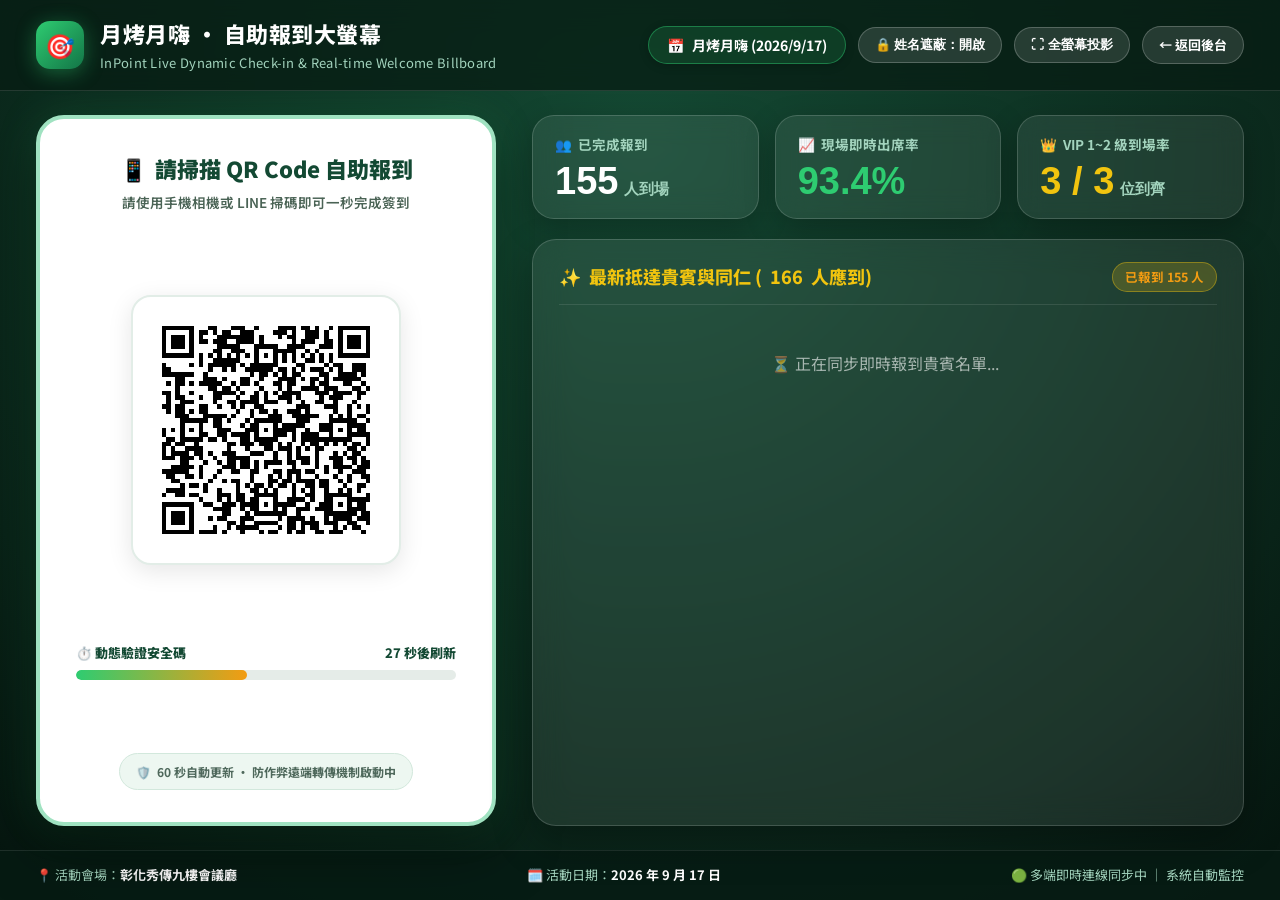
==== commit 702145f9: "feat: 職務權重尊榮排序 Rank2 增加照專督導與照專" ====
--- a/wwwroot/kiosk.html
+++ b/wwwroot/kiosk.html
@@ -952,7 +952,7 @@
           rankBadge = `<span class="kiosk-rank-badge kiosk-rank-vip1">👑 院長/局長 (VIP-1)</span>`;
         } else if (rank === 2) {
           vipClass = 'is-vip2';
-          rankBadge = `<span class="kiosk-rank-badge kiosk-rank-vip2">⭐ 副院長/民代 (VIP-2)</span>`;
+          rankBadge = `<span class="kiosk-rank-badge kiosk-rank-vip2">⭐ 副院長/民代/照專督導 (VIP-2)</span>`;
         } else if (rank === 3) {
           vipClass = 'is-vip3';
           rankBadge = `<span class="kiosk-rank-badge kiosk-rank-vip3">🎓 科部主任/教授</span>`;
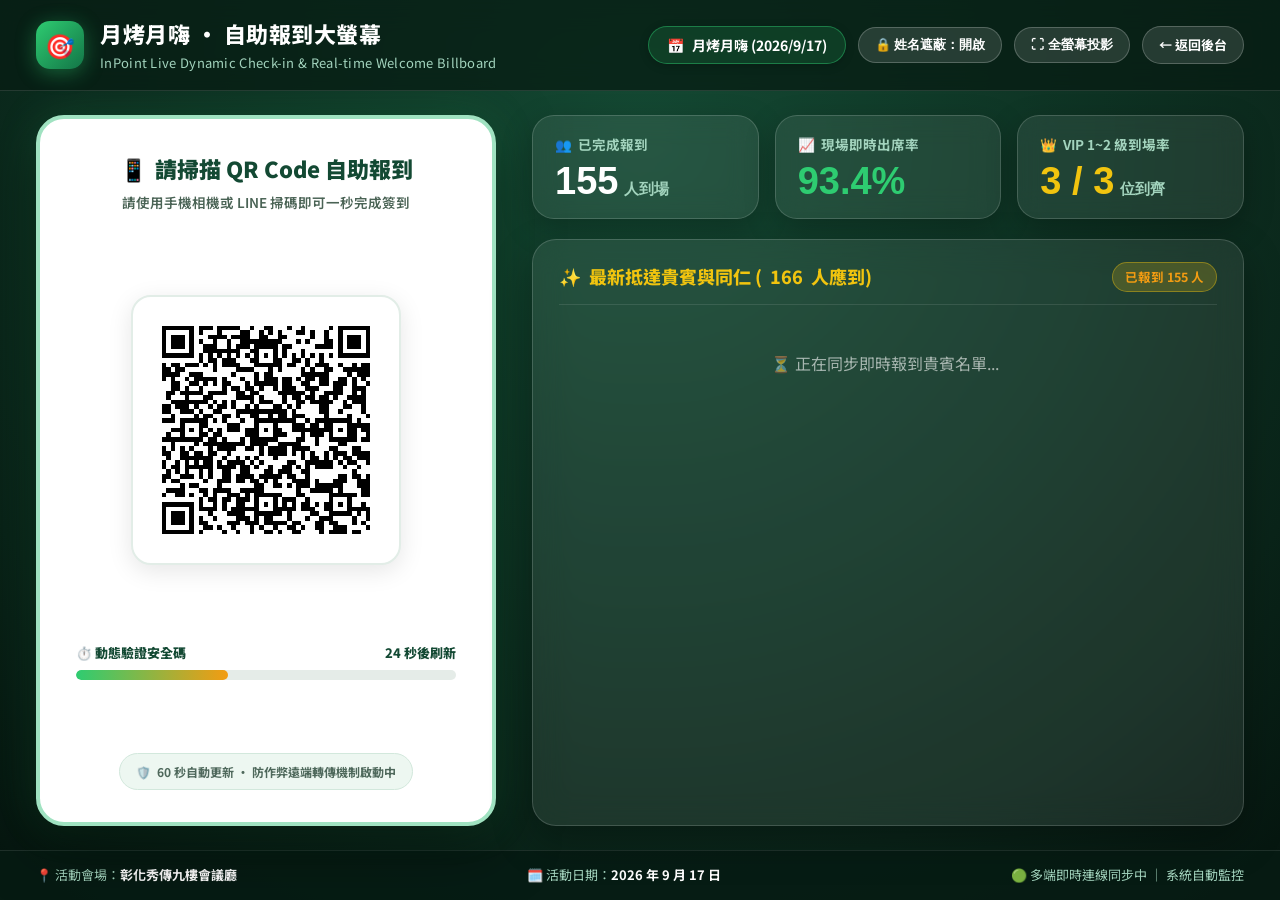
==== commit f830f700: "revert: 取消 Rank2 照專督導，恢復為原始職能尊榮排序規則" ====
--- a/wwwroot/kiosk.html
+++ b/wwwroot/kiosk.html
@@ -952,7 +952,7 @@
           rankBadge = `<span class="kiosk-rank-badge kiosk-rank-vip1">👑 院長/局長 (VIP-1)</span>`;
         } else if (rank === 2) {
           vipClass = 'is-vip2';
-          rankBadge = `<span class="kiosk-rank-badge kiosk-rank-vip2">⭐ 副院長/民代/照專督導 (VIP-2)</span>`;
+          rankBadge = `<span class="kiosk-rank-badge kiosk-rank-vip2">⭐ 副院長/民代 (VIP-2)</span>`;
         } else if (rank === 3) {
           vipClass = 'is-vip3';
           rankBadge = `<span class="kiosk-rank-badge kiosk-rank-vip3">🎓 科部主任/教授</span>`;
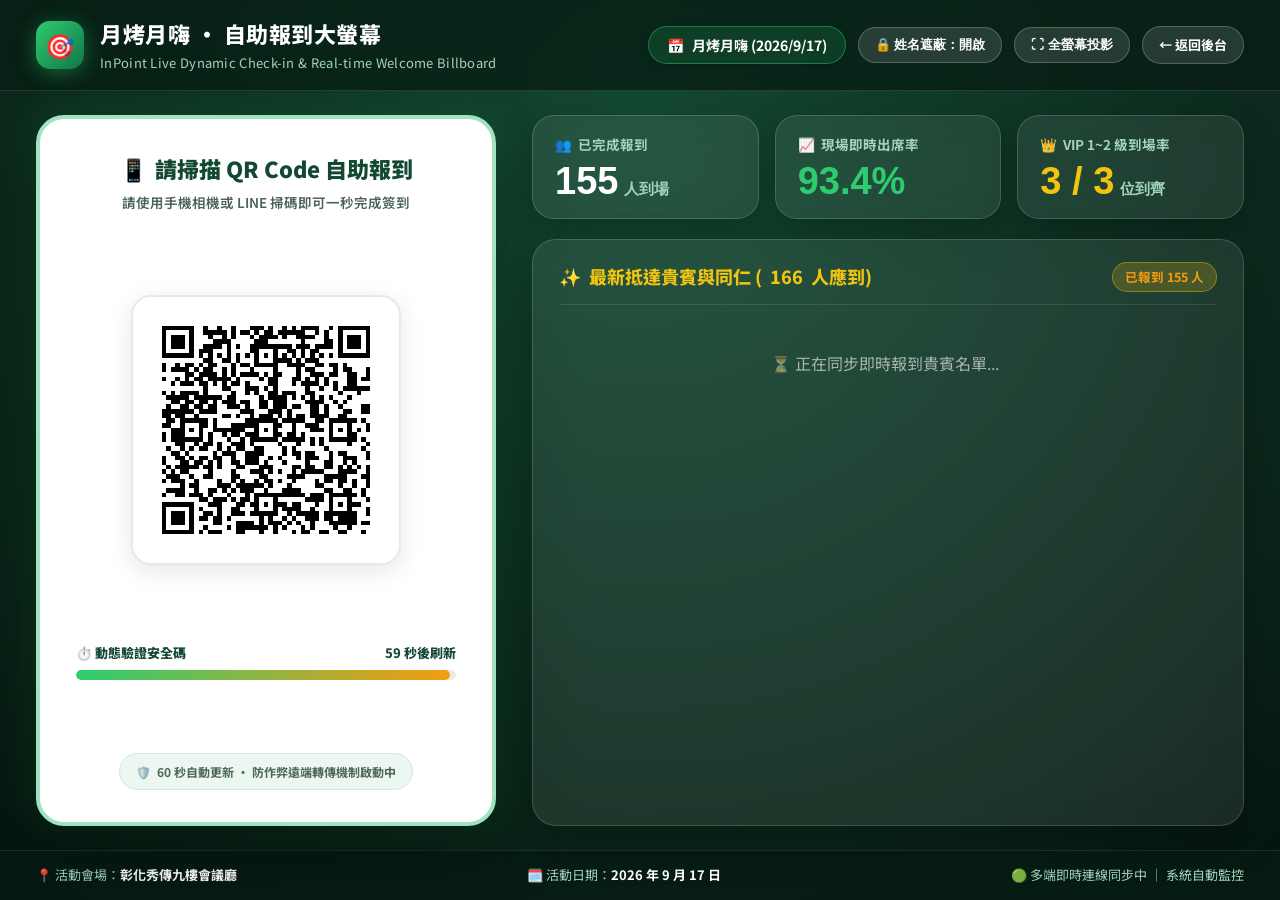
==== commit 6b95743d: "fix: 修正職權排序邏輯，明確排除「照專」列入 VIP-2 (設為 Rank 4 一般同仁)" ====
--- a/wwwroot/kiosk.html
+++ b/wwwroot/kiosk.html
@@ -943,7 +943,9 @@
       }
 
       listCont.innerHTML = arrivedGuests.map(g => {
-        const rank = g.rankWeight !== undefined ? g.rankWeight : 4;
+        let rank = g.rankWeight !== undefined ? g.rankWeight : 4;
+        const title = (g.title || '').trim();
+        if (title.includes('照專') && !title.includes('督導')) rank = 4;
         let vipClass = '';
         let rankBadge = '';
 
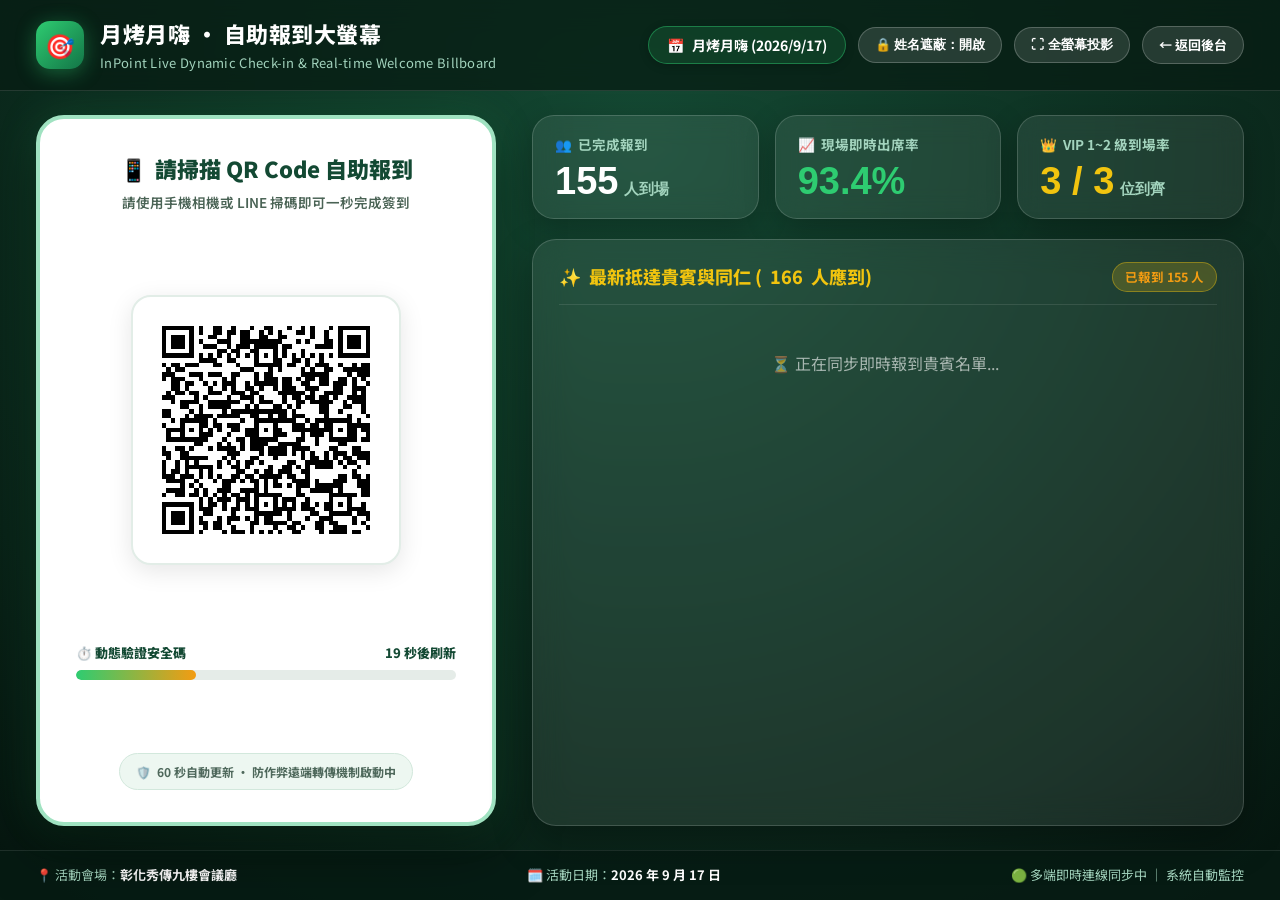
==== commit 9cc80aaf: "feat: 在名冊與匯出功能中新增活動專屬職級權重尊榮排序自訂功能" ====
--- a/wwwroot/kiosk.html
+++ b/wwwroot/kiosk.html
@@ -951,13 +951,13 @@
 
         if (rank === 1) {
           vipClass = 'is-vip1';
-          rankBadge = `<span class="kiosk-rank-badge kiosk-rank-vip1">👑 院長/局長 (VIP-1)</span>`;
+          rankBadge = `<span class="kiosk-rank-badge kiosk-rank-vip1">👑 特級長官 (VIP-1)</span>`;
         } else if (rank === 2) {
           vipClass = 'is-vip2';
-          rankBadge = `<span class="kiosk-rank-badge kiosk-rank-vip2">⭐ 副院長/民代 (VIP-2)</span>`;
+          rankBadge = `<span class="kiosk-rank-badge kiosk-rank-vip2">⭐ 副首長/民代 (VIP-2)</span>`;
         } else if (rank === 3) {
           vipClass = 'is-vip3';
-          rankBadge = `<span class="kiosk-rank-badge kiosk-rank-vip3">🎓 科部主任/教授</span>`;
+          rankBadge = `<span class="kiosk-rank-badge kiosk-rank-vip3">🎓 主管專家 (VIP-3)</span>`;
         } else {
           rankBadge = `<span class="kiosk-rank-badge kiosk-rank-normal">👤 貴賓同仁</span>`;
         }
--- a/wwwroot/css/style.css
+++ b/wwwroot/css/style.css
@@ -2953,51 +2953,114 @@
 }
 
 /* Plan Selection Cards inside Create Member Modal */
-.plan-selector-grid {
+.plan-tiers-section {
+  margin: 6px 0 10px 0;
+}
+
+.plan-tiers-section-title {
+  font-size: 12px;
+  font-weight: 700;
+  color: var(--primary-forest);
+  margin-bottom: 8px;
+  display: flex;
+  align-items: center;
+  gap: 6px;
+}
+
+.plan-single-tiers-grid {
   display: grid;
-  grid-template-columns: 1fr 1fr;
-  gap: 14px;
-  margin: 10px 0 16px 0;
-}
-
-@media (max-width: 640px) {
-  .plan-selector-grid {
+  grid-template-columns: repeat(3, 1fr);
+  gap: 10px;
+}
+
+@media (max-width: 720px) {
+  .plan-single-tiers-grid {
     grid-template-columns: 1fr;
   }
 }
 
 .plan-card-option {
   border: 2px solid #E2E8F0;
-  border-radius: 16px;
-  padding: 18px;
+  border-radius: 14px;
+  padding: 14px 14px 12px 14px;
   cursor: pointer;
   transition: all var(--transition-smooth);
   background: #F8FAFC;
   position: relative;
+  display: flex;
+  flex-direction: column;
 }
 
 .plan-card-option:hover {
-  border-color: #A7D3BA;
   background: #FFFFFF;
   transform: translateY(-2px);
-  box-shadow: 0 8px 20px rgba(0, 0, 0, 0.06);
-}
-
-.plan-card-option.selected {
-  border-color: var(--primary-forest);
-  background: #F0F7F3;
-  box-shadow: 0 6px 18px rgba(26, 94, 66, 0.18);
+  box-shadow: 0 8px 18px rgba(0, 0, 0, 0.06);
+}
+
+/* Light Tier Option (輕量級) */
+.plan-card-option.tier-light:hover {
+  border-color: #86EFAC;
+}
+.plan-card-option.tier-light.selected {
+  border-color: #10B981;
+  background: #ECFDF5;
+  box-shadow: 0 6px 16px rgba(16, 185, 129, 0.18);
+}
+
+/* Standard Tier Option (標準級) */
+.plan-card-option.tier-standard:hover {
+  border-color: #93C5FD;
+}
+.plan-card-option.tier-standard.selected {
+  border-color: #0284C7;
+  background: #F0F9FF;
+  box-shadow: 0 6px 16px rgba(2, 132, 199, 0.18);
+}
+
+/* Flagship Tier Option (旗艦級) */
+.plan-card-option.tier-flagship:hover {
+  border-color: #C4B5FD;
+}
+.plan-card-option.tier-flagship.selected {
+  border-color: #7C3AED;
+  background: #F5F3FF;
+  box-shadow: 0 6px 16px rgba(124, 58, 237, 0.18);
+}
+
+/* Annual Tier Option (機構年度) */
+.plan-card-option.tier-annual:hover {
+  border-color: #FCD34D;
+}
+.plan-card-option.tier-annual.selected {
+  border-color: #D97706;
+  background: #FFFBEB;
+  box-shadow: 0 6px 16px rgba(217, 119, 6, 0.18);
+}
+
+.plan-card-annual-wide {
+  padding: 14px 18px;
+}
+
+.annual-features-row {
+  display: flex;
+  flex-wrap: wrap;
+  gap: 16px;
+  margin-top: 6px;
+}
+
+.annual-features-row li {
+  margin-bottom: 0;
 }
 
 .plan-card-header {
   display: flex;
   align-items: center;
   justify-content: space-between;
-  margin-bottom: 8px;
+  margin-bottom: 6px;
 }
 
 .plan-card-title {
-  font-size: 15px;
+  font-size: 14px;
   font-weight: 800;
   color: var(--text-charcoal);
   display: flex;
@@ -3005,25 +3068,99 @@
   gap: 6px;
 }
 
+.tier-badge {
+  display: inline-block;
+  padding: 2px 7px;
+  border-radius: 6px;
+  font-size: 12px;
+  font-weight: 800;
+  letter-spacing: 0.3px;
+}
+.tier-badge.green {
+  background: #DEF7EC;
+  color: #03543F;
+}
+.tier-badge.blue {
+  background: #E1EFFE;
+  color: #1E429F;
+}
+.tier-badge.purple {
+  background: #EDEBFE;
+  color: #5521B5;
+}
+
+.plan-card-price {
+  font-size: 16px;
+  font-weight: 900;
+  color: #111827;
+  margin-bottom: 4px;
+}
+.plan-card-price .unit {
+  font-size: 12px;
+  font-weight: 600;
+  color: var(--text-muted);
+}
+
+.plan-card-desc {
+  font-size: 11px;
+  color: #4B5563;
+  line-height: 1.45;
+  margin-bottom: 6px;
+  background: rgba(255, 255, 255, 0.7);
+  padding: 4px 6px;
+  border-radius: 6px;
+  border-left: 3px solid #CBD5E1;
+}
+.tier-light .plan-card-desc {
+  border-left-color: #10B981;
+}
+.tier-standard .plan-card-desc {
+  border-left-color: #0284C7;
+}
+.tier-flagship .plan-card-desc {
+  border-left-color: #7C3AED;
+}
+.tier-annual .plan-card-desc {
+  border-left-color: #D97706;
+}
+
 .plan-card-tag {
   font-size: 11px;
   font-weight: 700;
   padding: 2px 8px;
   border-radius: 9999px;
+  white-space: nowrap;
+}
+.tag-light {
+  background: #D1FAE5;
+  color: #065F46;
+}
+.tag-standard {
+  background: #E0F2FE;
+  color: #0369A1;
+}
+.tag-flagship {
+  background: #EDE9FE;
+  color: #6D28D9;
+}
+.tag-annual {
+  background: #FEF3C7;
+  color: #B45309;
 }
 
 .plan-features-list {
   list-style: none;
-  font-size: 12px;
+  font-size: 11.5px;
   color: var(--text-muted);
-  line-height: 1.6;
-  margin-top: 8px;
+  line-height: 1.5;
+  margin-top: 4px;
+  padding: 0;
 }
 
 .plan-features-list li {
   position: relative;
-  padding-left: 18px;
-  margin-bottom: 4px;
+  padding-left: 16px;
+  margin-bottom: 3px;
   font-weight: 500;
 }
 
@@ -3033,6 +3170,40 @@
   left: 0;
   color: var(--primary-forest);
   font-weight: 900;
+}
+
+/* Plan Badges in Member Table */
+.plan-badge-light {
+  display: inline-block;
+  padding: 3px 8px;
+  border-radius: 6px;
+  background: #ECFDF5;
+  color: #065F46;
+  border: 1px solid #A7F3D0;
+  font-size: 12px;
+  font-weight: 700;
+}
+
+.plan-badge-standard {
+  display: inline-block;
+  padding: 3px 8px;
+  border-radius: 6px;
+  background: #F0F9FF;
+  color: #0369A1;
+  border: 1px solid #BAE6FD;
+  font-size: 12px;
+  font-weight: 700;
+}
+
+.plan-badge-flagship {
+  display: inline-block;
+  padding: 3px 8px;
+  border-radius: 6px;
+  background: #F5F3FF;
+  color: #6D28D9;
+  border: 1px solid #DDD6FE;
+  font-size: 12px;
+  font-weight: 700;
 }
 
 /* ==========================================================================
@@ -4033,4 +4204,124 @@
   border-color: #059669;
   color: #047857;
   box-shadow: 0 2px 6px rgba(5, 150, 105, 0.15);
+}
+
+/* ========================================================================= */
+/* Custom Rank Weight Settings Styles                                        */
+/* ========================================================================= */
+
+.btn-pill-gold {
+  background: linear-gradient(135deg, #B45309 0%, #D97706 100%);
+  color: #FFFFFF !important;
+  border: 1px solid #F59E0B;
+  box-shadow: 0 4px 12px rgba(217, 119, 6, 0.2);
+}
+.btn-pill-gold:hover {
+  background: linear-gradient(135deg, #92400E 0%, #B45309 100%);
+  transform: translateY(-2px);
+  box-shadow: 0 6px 16px rgba(217, 119, 6, 0.3);
+}
+
+.export-feature-card-vip {
+  border-color: #FDE68A;
+  background: linear-gradient(180deg, #FFFFFF 0%, #FFFDF5 100%);
+}
+.export-feature-card-vip:hover {
+  border-color: #F59E0B;
+  box-shadow: 0 10px 25px rgba(217, 119, 6, 0.12);
+}
+
+.export-card-icon.vip-icon {
+  background: #FEF3C7;
+  color: #B45309;
+}
+
+.btn-vip-action {
+  background: linear-gradient(135deg, #B45309 0%, #D97706 100%);
+  color: #FFFFFF;
+  border: none;
+  border-radius: var(--radius-pill);
+  padding: 12px 20px;
+  font-size: 14px;
+  font-weight: 800;
+  cursor: pointer;
+  transition: all var(--transition-fast);
+  box-shadow: 0 4px 12px rgba(217, 119, 6, 0.25);
+  display: flex;
+  align-items: center;
+  justify-content: center;
+  gap: 8px;
+}
+.btn-vip-action:hover {
+  transform: translateY(-2px);
+  box-shadow: 0 6px 18px rgba(217, 119, 6, 0.35);
+}
+
+.rank-tier-row {
+  background: #F8FAFC;
+  border: 1px solid #E2E8F0;
+  border-radius: 12px;
+  padding: 14px 16px;
+  margin-bottom: 12px;
+  transition: all var(--transition-fast);
+}
+.rank-tier-row:hover {
+  background: #FFFFFF;
+  box-shadow: 0 4px 12px rgba(0, 0, 0, 0.05);
+}
+
+.rank-tier-badge {
+  display: flex;
+  align-items: center;
+  gap: 10px;
+  margin-bottom: 8px;
+}
+.rank-num {
+  font-size: 13px;
+  font-weight: 900;
+}
+.rank-label {
+  font-size: 12px;
+  color: var(--text-muted);
+}
+
+.rank-input-label {
+  font-size: 11.5px;
+  font-weight: 700;
+  color: #475569;
+  display: block;
+  margin-bottom: 4px;
+}
+
+.btn-chip-preset {
+  background: #FFFFFF;
+  border: 1px solid #CBD5E1;
+  border-radius: var(--radius-pill);
+  padding: 4px 12px;
+  font-size: 11.5px;
+  font-weight: 700;
+  color: #334155;
+  cursor: pointer;
+  transition: all var(--transition-fast);
+}
+.btn-chip-preset:hover {
+  border-color: var(--primary-forest);
+  color: var(--primary-forest);
+  background: #F0FDF4;
+  transform: translateY(-1px);
+}
+
+.rank-guest-tuning-select {
+  padding: 3px 8px;
+  border-radius: 6px;
+  border: 1.5px solid #CBD5E1;
+  font-size: 11.5px;
+  font-weight: 700;
+  background: #FFF;
+  cursor: pointer;
+  transition: all var(--transition-fast);
+}
+.rank-guest-tuning-select:focus {
+  outline: none;
+  border-color: var(--primary-forest);
 }
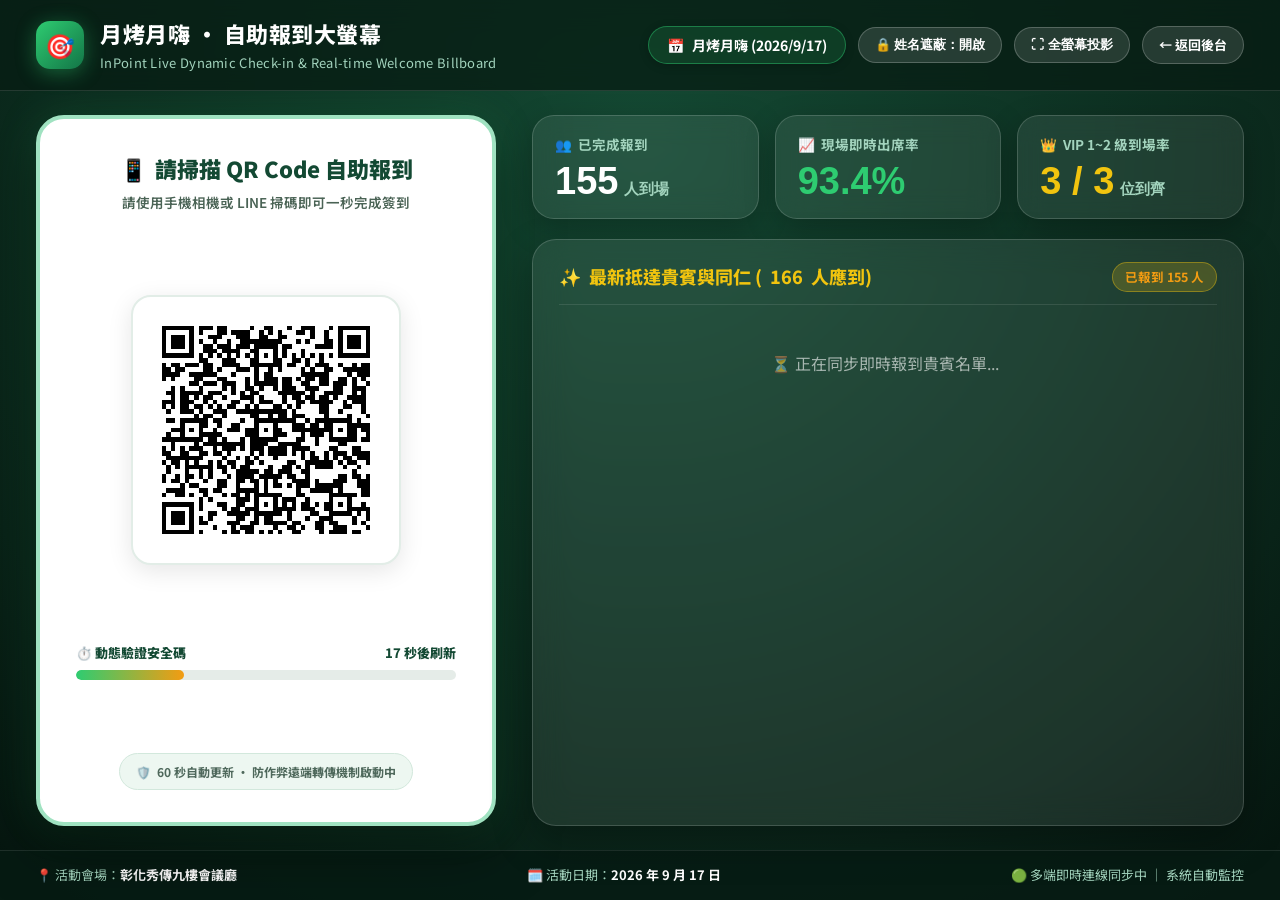
==== commit df6b3893: "fix: 修正 Excel 匯出報到時間與匯出時間為台北標準時間(UTC+8)，避免顯示為凌晨" ====
--- a/wwwroot/kiosk.html
+++ b/wwwroot/kiosk.html
@@ -877,8 +877,8 @@
 
         if (guests) {
           const arrived = guests.filter(g => g.isCheckedIn).sort((a, b) => {
-            const timeA = a.checkedInAt ? new Date(a.checkedInAt).getTime() : 0;
-            const timeB = b.checkedInAt ? new Date(b.checkedInAt).getTime() : 0;
+            const timeA = a.checkedInAt ? (parseUtcDate(a.checkedInAt)?.getTime() || 0) : 0;
+            const timeB = b.checkedInAt ? (parseUtcDate(b.checkedInAt)?.getTime() || 0) : 0;
             return timeB - timeA;
           });
           renderArrivalsList(arrived, stats ? stats.totalGuests : guests.length);
@@ -967,8 +967,10 @@
         // Format check-in time nicely
         let timeStr = '已完成報到';
         if (g.checkedInAt) {
-          const d = new Date(g.checkedInAt);
-          timeStr = `⏱️ ${d.toLocaleTimeString('zh-TW', { hour: '2-digit', minute: '2-digit', second: '2-digit' })}`;
+          const d = parseUtcDate(g.checkedInAt);
+          if (d && !isNaN(d.getTime())) {
+            timeStr = `⏱️ ${d.toLocaleTimeString('zh-TW', { hour: '2-digit', minute: '2-digit', second: '2-digit' })}`;
+          }
         }
 
         const staffText = g.checkedInBy ? `<span style="font-size:11px; opacity:0.8; margin-left:4px;">(${escapeHtml(g.checkedInBy)})</span>` : '';
@@ -1042,6 +1044,17 @@
         .replace(/'/g, '&#039;');
     }
 
+    function parseUtcDate(val) {
+      if (!val) return null;
+      if (val instanceof Date) return val;
+      let s = String(val).trim();
+      if (s.includes('T') && !s.endsWith('Z') && !/[+-]\d{2}:?\d{2}$/.test(s)) {
+        s += 'Z';
+      }
+      const d = new Date(s);
+      return isNaN(d.getTime()) ? null : d;
+    }
+
     function toggleFullScreen() {
       if (!document.fullscreenElement) {
         document.documentElement.requestFullscreen().catch(err => {
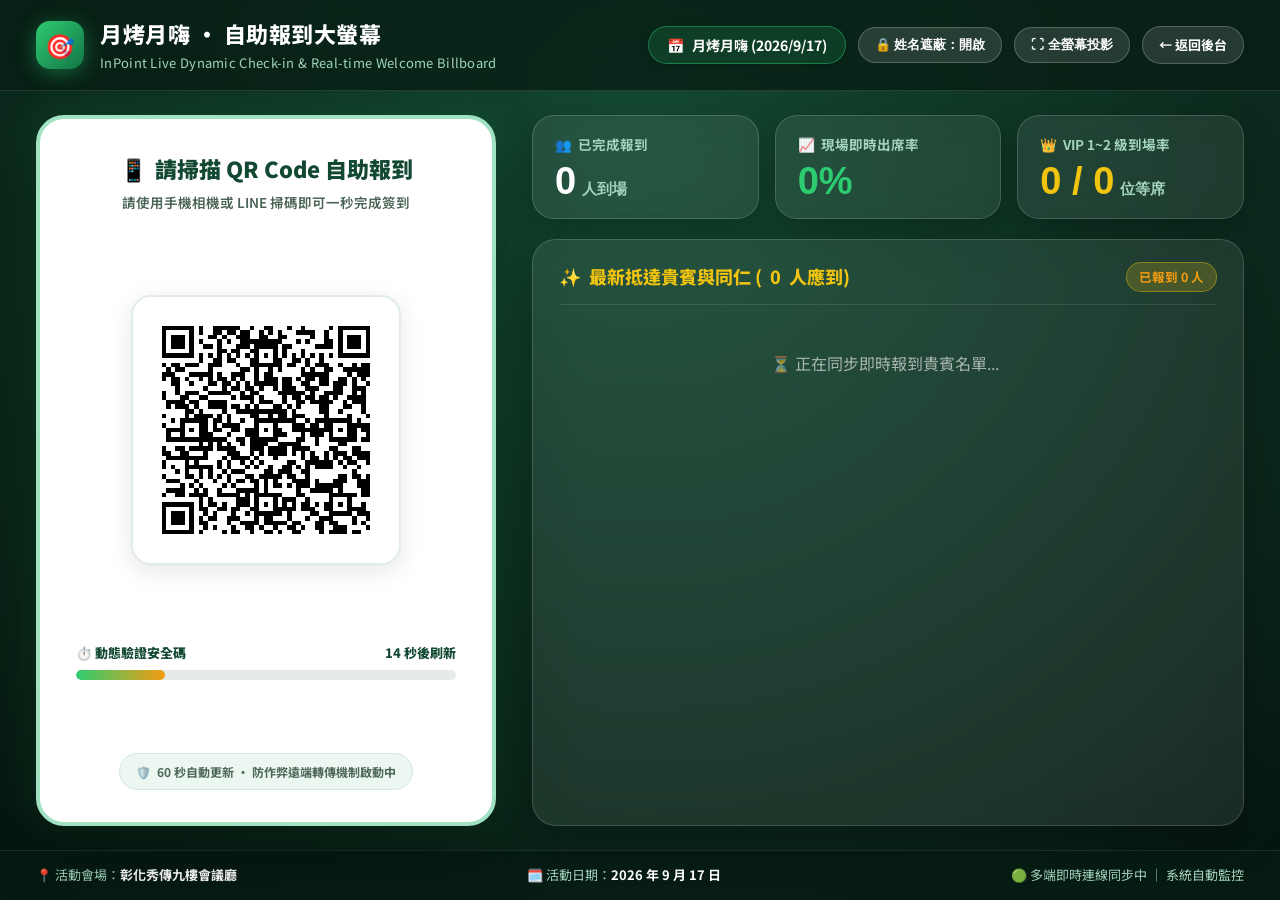
==== commit 4cd60dda: "fix: 修正自助報到大螢幕 (kiosk.html) 讀取 VIP 統計欄位錯誤並移除初始假資料" ====
--- a/wwwroot/kiosk.html
+++ b/wwwroot/kiosk.html
@@ -578,25 +578,25 @@
       <div class="kiosk-stats-row">
         <div class="kiosk-stat-card">
           <div class="kiosk-stat-label"><span>👥</span> 已完成報到</div>
-          <div class="kiosk-stat-val" id="kioskCheckedIn">155 <small>人到場</small></div>
+          <div class="kiosk-stat-val" id="kioskCheckedIn">0 <small>人到場</small></div>
         </div>
         <div class="kiosk-stat-card">
           <div class="kiosk-stat-label"><span>📈</span> 現場即時出席率</div>
-          <div class="kiosk-stat-val" id="kioskAttendanceRate" style="color: #2ECC71;">93.4%</div>
+          <div class="kiosk-stat-val" id="kioskAttendanceRate" style="color: #2ECC71;">0%</div>
         </div>
         <div class="kiosk-stat-card">
           <div class="kiosk-stat-label"><span>👑</span> VIP 1~2 級到場率</div>
-          <div class="kiosk-stat-val" id="kioskVipRate" style="color: #F1C40F;">3 / 3 <small>位到齊</small></div>
+          <div class="kiosk-stat-val" id="kioskVipRate" style="color: #F1C40F;">0 / 0 <small>位等席</small></div>
         </div>
       </div>
 
       <div class="kiosk-arrived-list-card">
         <div class="kiosk-arrived-header">
           <div class="kiosk-arrived-title">
-            <span>✨</span> 最新抵達貴賓與同仁 (<span id="kioskExpectedTotal">166</span> 人應到)
+            <span>✨</span> 最新抵達貴賓與同仁 (<span id="kioskExpectedTotal">0</span> 人應到)
           </div>
           <div class="kiosk-arrived-badge-count" id="kioskArrivalsCountBadge">
-            已報到 155 人
+            已報到 0 人
           </div>
         </div>
         <div class="kiosk-arrived-scroll" id="kioskArrivedList">
@@ -909,20 +909,32 @@
     }
 
     function renderStatsOnly(stats) {
+      if (!stats) return;
       const checkedInEl = document.getElementById('kioskCheckedIn');
       const rateEl = document.getElementById('kioskAttendanceRate');
       const expectedEl = document.getElementById('kioskExpectedTotal');
       const countBadgeEl = document.getElementById('kioskArrivalsCountBadge');
       const vipRateEl = document.getElementById('kioskVipRate');
 
-      if (checkedInEl) checkedInEl.innerHTML = `${stats.checkedInCount} <small>人到場</small>`;
-      if (rateEl) rateEl.textContent = `${stats.attendanceRate}%`;
-      if (expectedEl) expectedEl.textContent = stats.totalGuests;
-      if (countBadgeEl) countBadgeEl.textContent = `已報到 ${stats.checkedInCount} 人`;
-
-      if (vipRateEl && stats.vip1Count !== undefined) {
-        const vipTotal = (stats.vip1Count || 0) + (stats.vip2Count || 0);
-        const vipChecked = (stats.vip1CheckedIn || 0) + (stats.vip2CheckedIn || 0);
+      const checkedCount = stats.checkedInCount !== undefined ? stats.checkedInCount : 0;
+      const attRate = stats.attendanceRate !== undefined ? stats.attendanceRate : 0;
+      const totalGuests = stats.totalGuests !== undefined ? stats.totalGuests : 0;
+
+      if (checkedInEl) checkedInEl.innerHTML = `${checkedCount} <small>人到場</small>`;
+      if (rateEl) rateEl.textContent = `${attRate}%`;
+      if (expectedEl) expectedEl.textContent = totalGuests;
+      if (countBadgeEl) countBadgeEl.textContent = `已報到 ${checkedCount} 人`;
+
+      if (vipRateEl) {
+        let vipTotal = 0;
+        let vipChecked = 0;
+        if (stats.vipTotal !== undefined) {
+          vipTotal = stats.vipTotal || 0;
+          vipChecked = stats.vipCheckedIn || 0;
+        } else if (stats.vip1Count !== undefined) {
+          vipTotal = (stats.vip1Count || 0) + (stats.vip2Count || 0);
+          vipChecked = (stats.vip1CheckedIn || 0) + (stats.vip2CheckedIn || 0);
+        }
         vipRateEl.innerHTML = `${vipChecked} / ${vipTotal} <small>位${vipChecked >= vipTotal && vipTotal > 0 ? '到齊' : '等席'}</small>`;
       }
     }
--- a/wwwroot/css/style.css
+++ b/wwwroot/css/style.css
@@ -2623,6 +2623,11 @@
   box-shadow: 0 25px 50px -12px rgba(0, 0, 0, 0.35), 0 0 0 1px rgba(255, 255, 255, 0.1);
   overflow: hidden;
   position: relative;
+  transition: max-width var(--transition-normal);
+}
+
+.login-card.wide {
+  max-width: 540px;
 }
 
 .login-header {
@@ -2812,6 +2817,18 @@
   padding: 2px 7px;
   border-radius: 9999px;
   border: 1px solid #BAE6FD;
+}
+
+.plan-badge-trial {
+  color: #92400E;
+  background: linear-gradient(135deg, #FEF3C7, #FDE68A);
+  padding: 2px 8px;
+  border-radius: 9999px;
+  border: 1px solid #F59E0B;
+  font-weight: 700;
+  display: inline-flex;
+  align-items: center;
+  gap: 3px;
 }
 
 .plan-badge-annual {
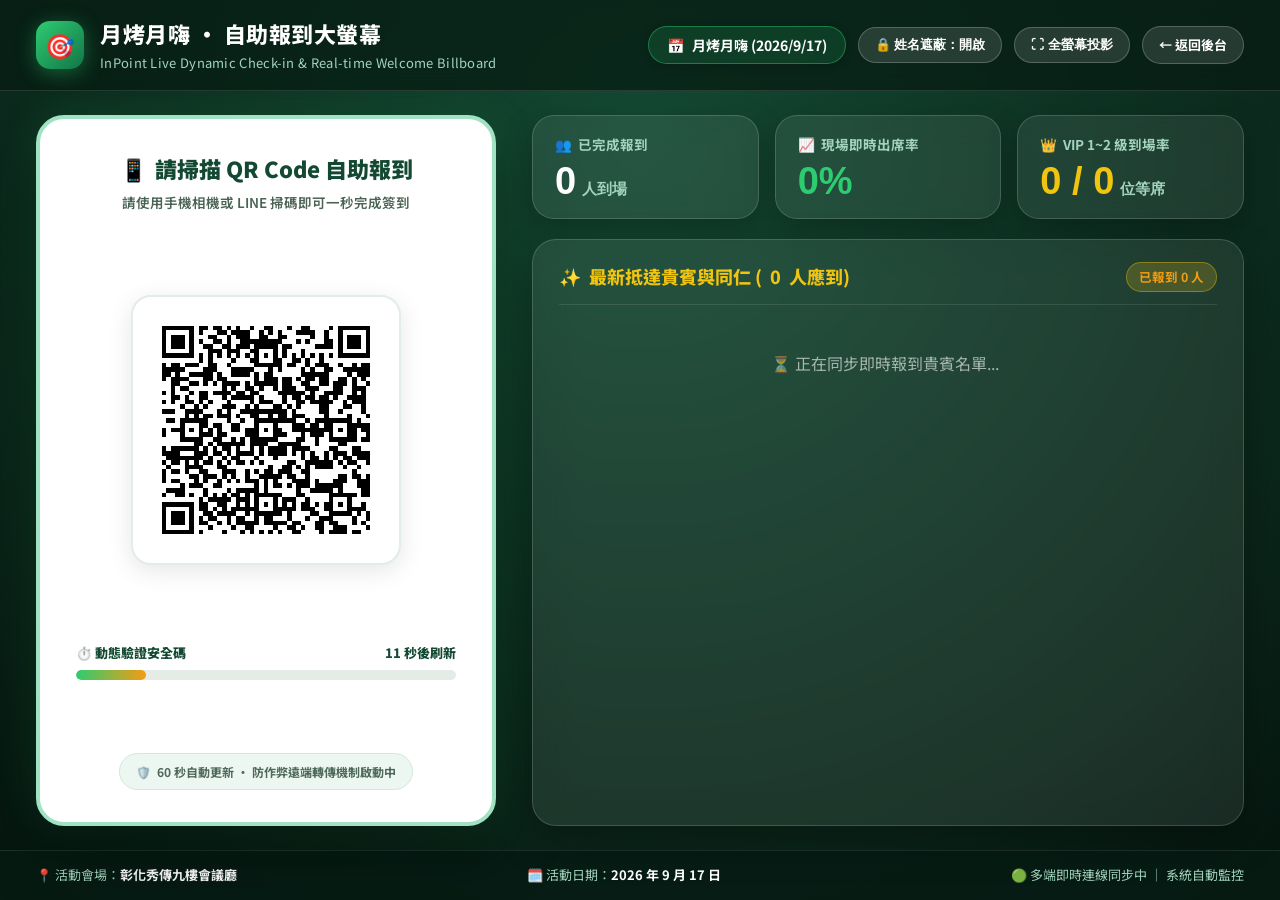
==== commit 21961db2: "feat: 自助報到 QR Code 頁面在手機畫面自動切換為純淨只顯示 QR Code 模式" ====
--- a/wwwroot/kiosk.html
+++ b/wwwroot/kiosk.html
@@ -516,6 +516,74 @@
         grid-template-columns: repeat(2, 1fr);
       }
     }
+
+    /* 手機版專屬活動名稱小標籤（桌面大螢幕隱藏） */
+    .kiosk-mobile-event-name {
+      display: none;
+    }
+
+    /* 手機畫面純淨 QR Code 報到模式：僅顯示 QR Code 卡片，隱藏頂部工具列、右側統計看板與頁尾 */
+    @media (max-width: 768px) {
+      body {
+        min-height: 100dvh;
+        justify-content: center;
+      }
+      .kiosk-header,
+      .kiosk-live-board,
+      .kiosk-footer {
+        display: none !important;
+      }
+      .kiosk-main {
+        flex: 1;
+        padding: 16px;
+        gap: 0;
+        align-items: center;
+        justify-content: center;
+      }
+      .kiosk-qr-card {
+        max-width: 420px;
+        width: 100%;
+        padding: 24px 20px 22px;
+        border-radius: 24px;
+        justify-content: center;
+      }
+      .kiosk-mobile-event-name {
+        display: inline-flex;
+        align-items: center;
+        justify-content: center;
+        background: #EDF7F1;
+        border: 1px solid #C6E6D4;
+        color: #134933;
+        font-size: 13px;
+        font-weight: 800;
+        padding: 4px 14px;
+        border-radius: 20px;
+        margin-bottom: 10px;
+        max-width: 100%;
+        box-sizing: border-box;
+      }
+      .kiosk-qr-card-header {
+        margin-bottom: 8px;
+      }
+      .kiosk-qr-card-header h2 {
+        font-size: 20px;
+      }
+      .kiosk-qr-card-header p {
+        font-size: 13px;
+        margin: 4px 0 0 0;
+      }
+      .kiosk-qr-viewport {
+        width: min(74vw, 300px);
+        height: min(74vw, 300px);
+        padding: 10px;
+        margin: 12px 0;
+      }
+      .kiosk-security-badge {
+        margin-top: 12px;
+        font-size: 11.5px;
+        padding: 7px 12px;
+      }
+    }
   </style>
 </head>
 <body>
@@ -547,6 +615,7 @@
     <!-- Left: 60-Second Dynamic Anti-Cheat QR Code -->
     <div class="kiosk-qr-card">
       <div class="kiosk-qr-card-header">
+        <div class="kiosk-mobile-event-name" id="kioskMobileEventName">現場自助報到</div>
         <h2><span>📱</span> 請掃描 QR Code 自助報到</h2>
         <p>請使用手機相機或 LINE 掃碼即可一秒完成簽到</p>
       </div>
@@ -774,6 +843,9 @@
       const headEl = document.getElementById('kioskMainHeading');
       if (headEl) headEl.textContent = `${ev.eventName} · 自助報到大螢幕`;
 
+      const mobileNameEl = document.getElementById('kioskMobileEventName');
+      if (mobileNameEl && ev.eventName) mobileNameEl.textContent = `📅 ${ev.eventName}`;
+
       const badgeNameEl = document.getElementById('kioskEventNameDisplay');
       if (badgeNameEl) {
         const dateStr = ev.eventDate ? new Date(ev.eventDate).toLocaleDateString('zh-TW', { year: 'numeric', month: 'numeric', day: 'numeric' }) : '';
@@ -901,6 +973,9 @@
       }
       if (feed.eventName && document.getElementById('kioskMainHeading')) {
         document.getElementById('kioskMainHeading').textContent = `${feed.eventName} · 自助報到大螢幕`;
+      }
+      if (feed.eventName && document.getElementById('kioskMobileEventName')) {
+        document.getElementById('kioskMobileEventName').textContent = `📅 ${feed.eventName}`;
       }
 
       const arrivals = feed.recentArrivals || [];
--- a/wwwroot/css/style.css
+++ b/wwwroot/css/style.css
@@ -852,6 +852,42 @@
   transform: translateY(0);
 }
 
+/* 4-1. 一鍵全部報到按鈕 (Check-in All Button) */
+.btn-checkin-all {
+  background: linear-gradient(135deg, #EFF6FF 0%, #DBEAFE 100%);
+  border: 1.5px solid #93C5FD;
+  color: #1D4ED8;
+  font-weight: 700;
+  font-size: 13px;
+  padding: 8px 16px;
+  border-radius: var(--radius-pill);
+  cursor: pointer;
+  display: inline-flex;
+  align-items: center;
+  gap: 6px;
+  box-shadow: 0 2px 8px rgba(59, 130, 246, 0.14);
+  transition: all var(--transition-fast);
+  white-space: nowrap;
+}
+
+.btn-checkin-all:hover {
+  background: linear-gradient(135deg, #DBEAFE 0%, #BFDBFE 100%);
+  border-color: #60A5FA;
+  color: #1E40AF;
+  transform: translateY(-2px);
+  box-shadow: 0 6px 16px rgba(59, 130, 246, 0.24);
+}
+
+.btn-checkin-all:active {
+  transform: translateY(0);
+}
+
+.btn-checkin-all:disabled {
+  opacity: 0.6;
+  cursor: not-allowed;
+  transform: none;
+}
+
 /* 5. 現場新增貴賓按鈕 (Add Guest Button) */
 .btn-add-guest {
   background: linear-gradient(135deg, #1A5E42 0%, #2E7D32 100%);
@@ -1180,6 +1216,55 @@
   color: var(--alert-red);
   border-color: var(--alert-red);
   background: var(--alert-red-bg);
+}
+
+/* 9. 貴賓抽獎資格快速切換按鈕 (Lottery Eligibility Toggle Button) */
+.btn-card-lottery {
+  height: 38px;
+  padding: 0 11px;
+  border-radius: var(--radius-pill);
+  font-size: 12px;
+  font-weight: 700;
+  display: inline-flex;
+  align-items: center;
+  justify-content: center;
+  gap: 4px;
+  cursor: pointer;
+  flex-shrink: 0;
+  transition: all var(--transition-fast);
+  user-select: none;
+  white-space: nowrap;
+}
+
+.btn-card-lottery.is-eligible {
+  background: #FFFBEB;
+  border: 1.5px solid #FCD34D;
+  color: #B45309;
+}
+
+.btn-card-lottery.is-eligible:hover {
+  background: #FEF3C7;
+  border-color: #F59E0B;
+  color: #92400E;
+  transform: translateY(-1px);
+  box-shadow: 0 3px 10px rgba(245, 158, 11, 0.22);
+}
+
+.btn-card-lottery.is-ineligible {
+  background: #F1F5F9;
+  border: 1.5px dashed #CBD5E1;
+  color: #64748B;
+}
+
+.btn-card-lottery.is-ineligible:hover {
+  background: #E2E8F0;
+  border-color: #94A3B8;
+  color: #334155;
+  transform: translateY(-1px);
+}
+
+.btn-card-lottery:active {
+  transform: scale(0.96);
 }
 
 /* ==========================================================================
